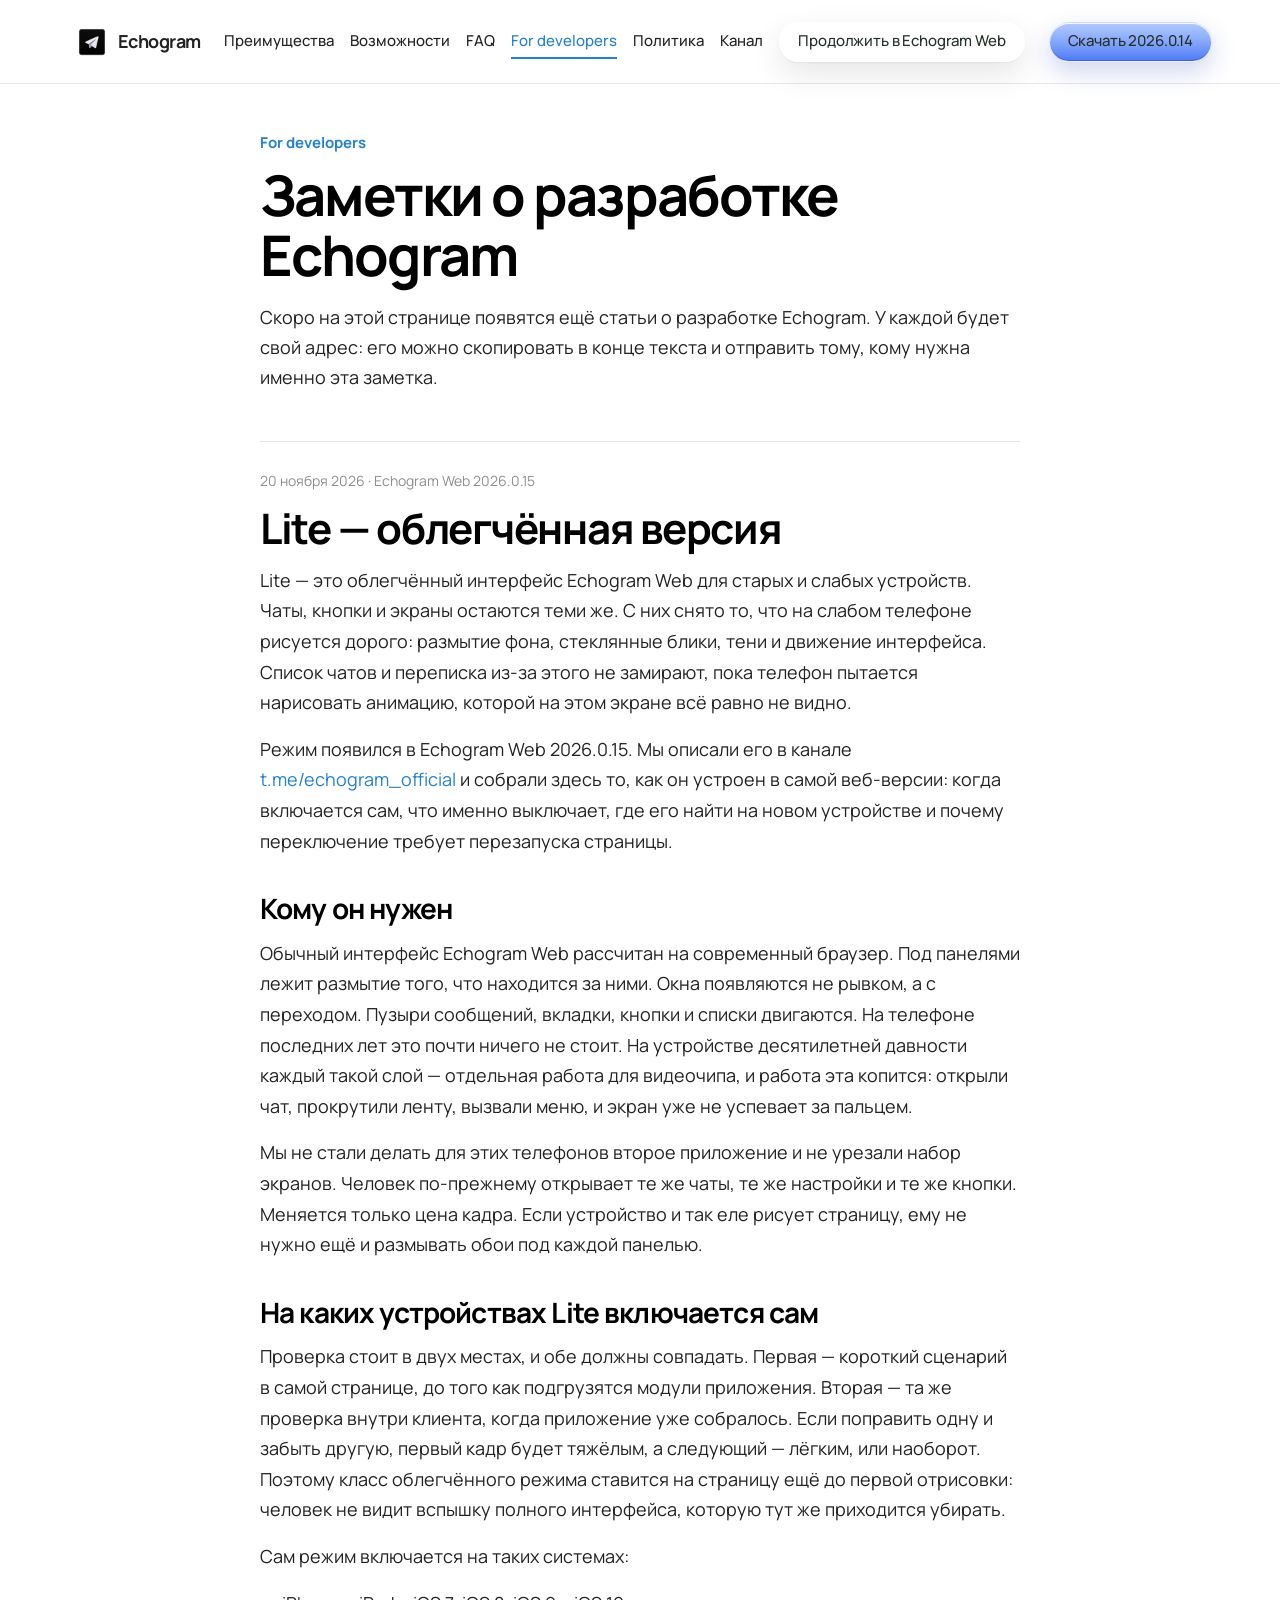
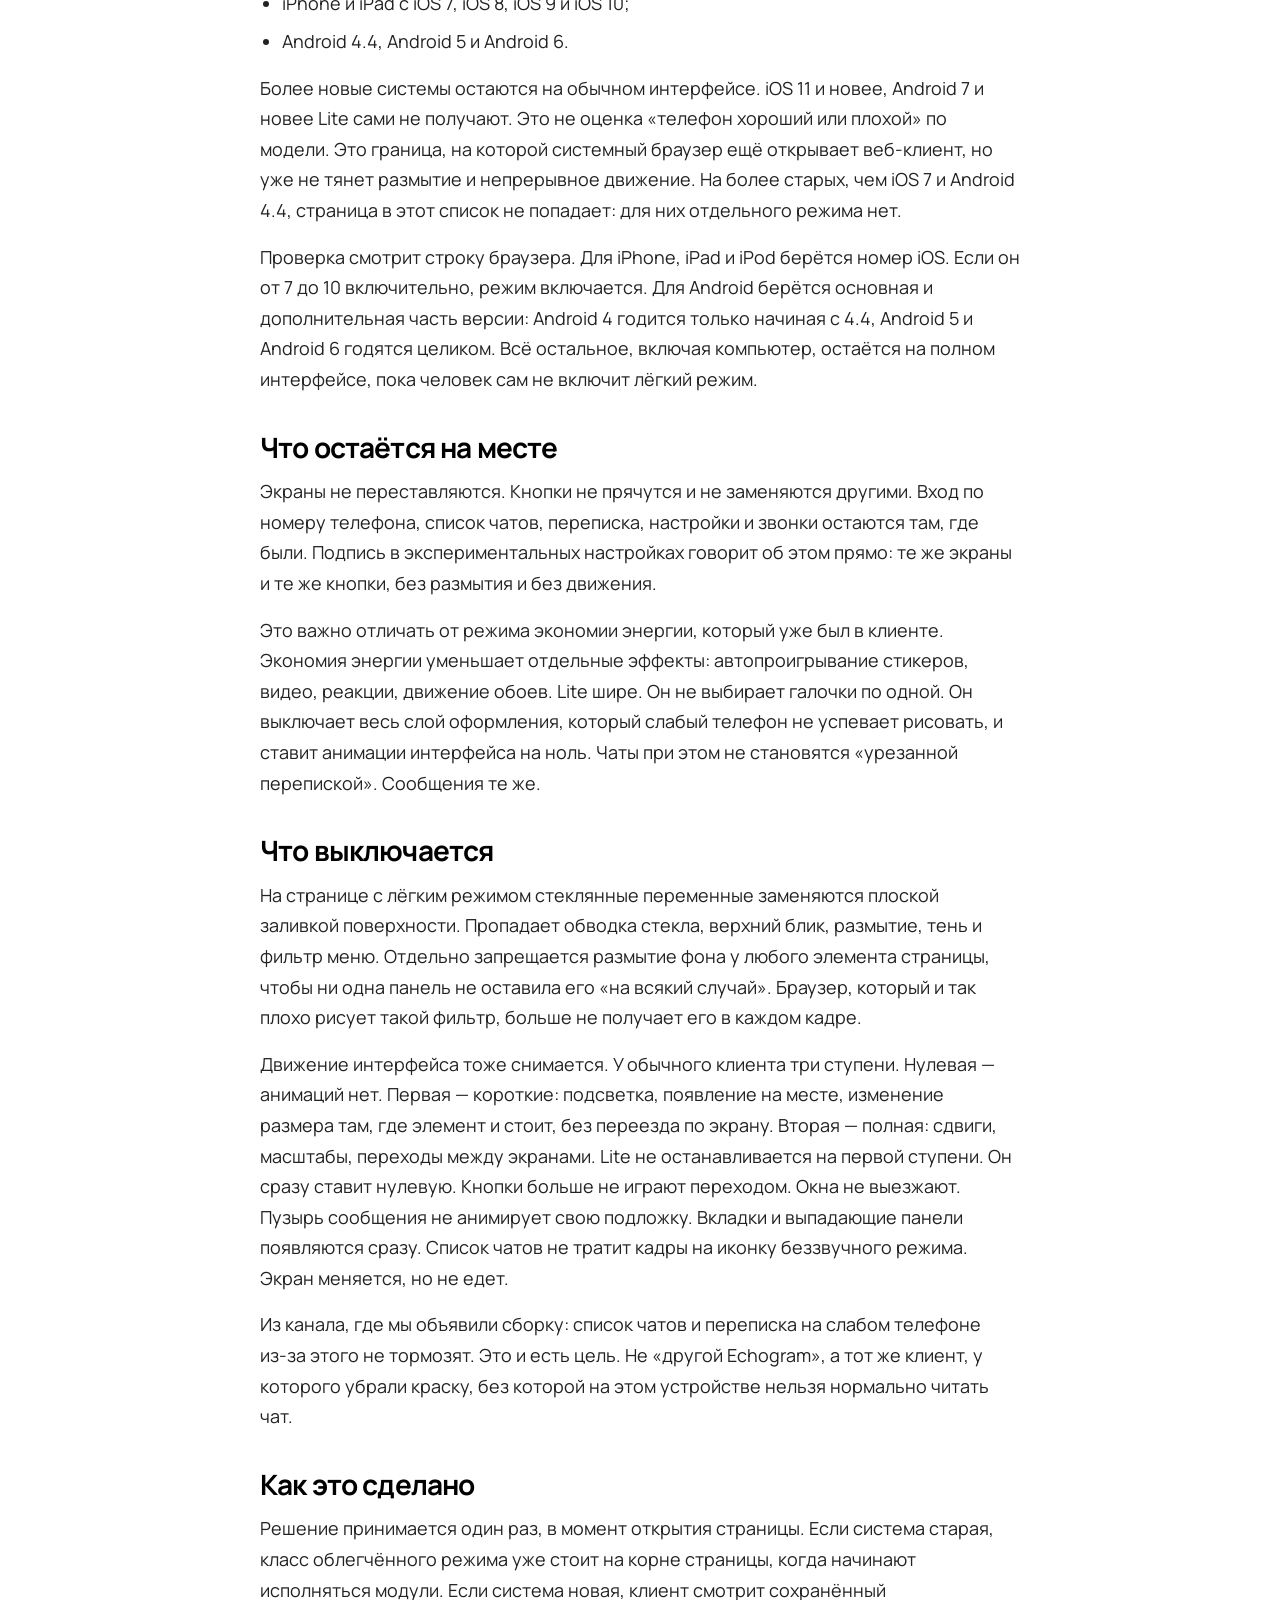
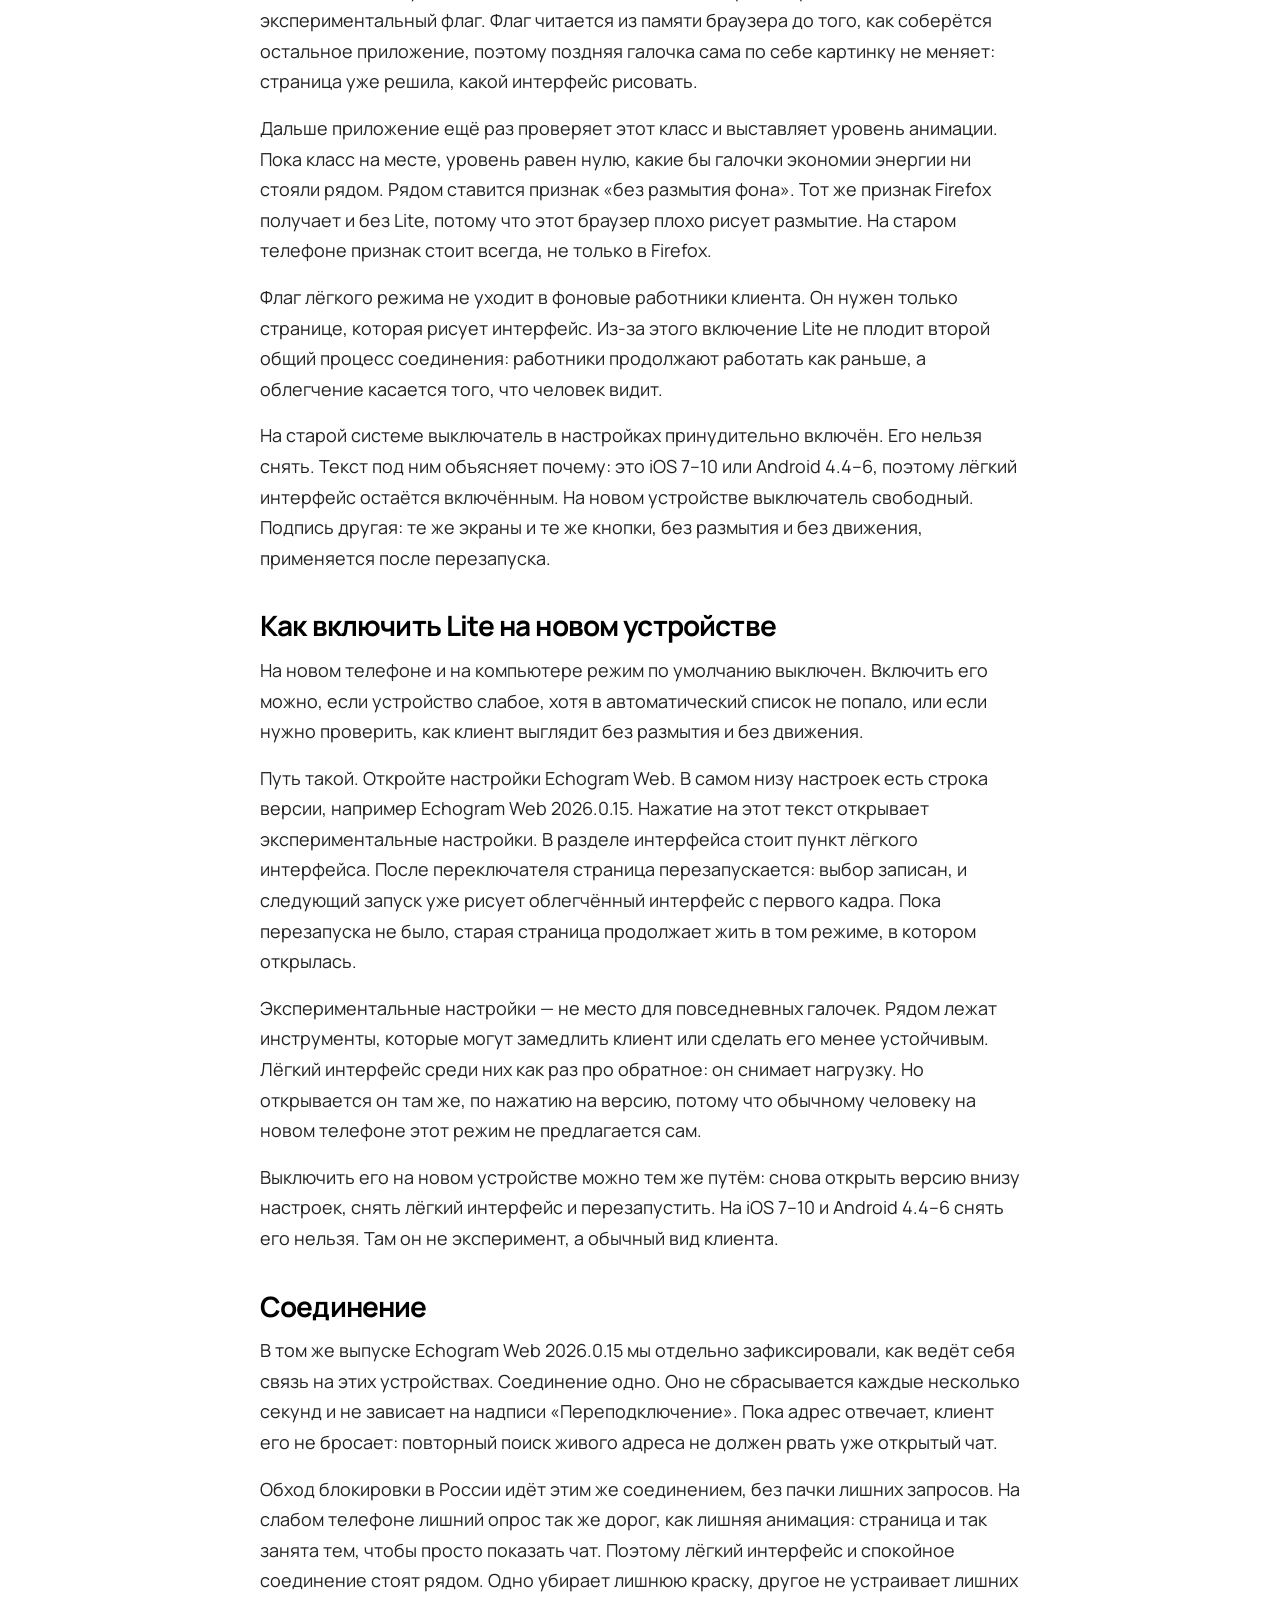
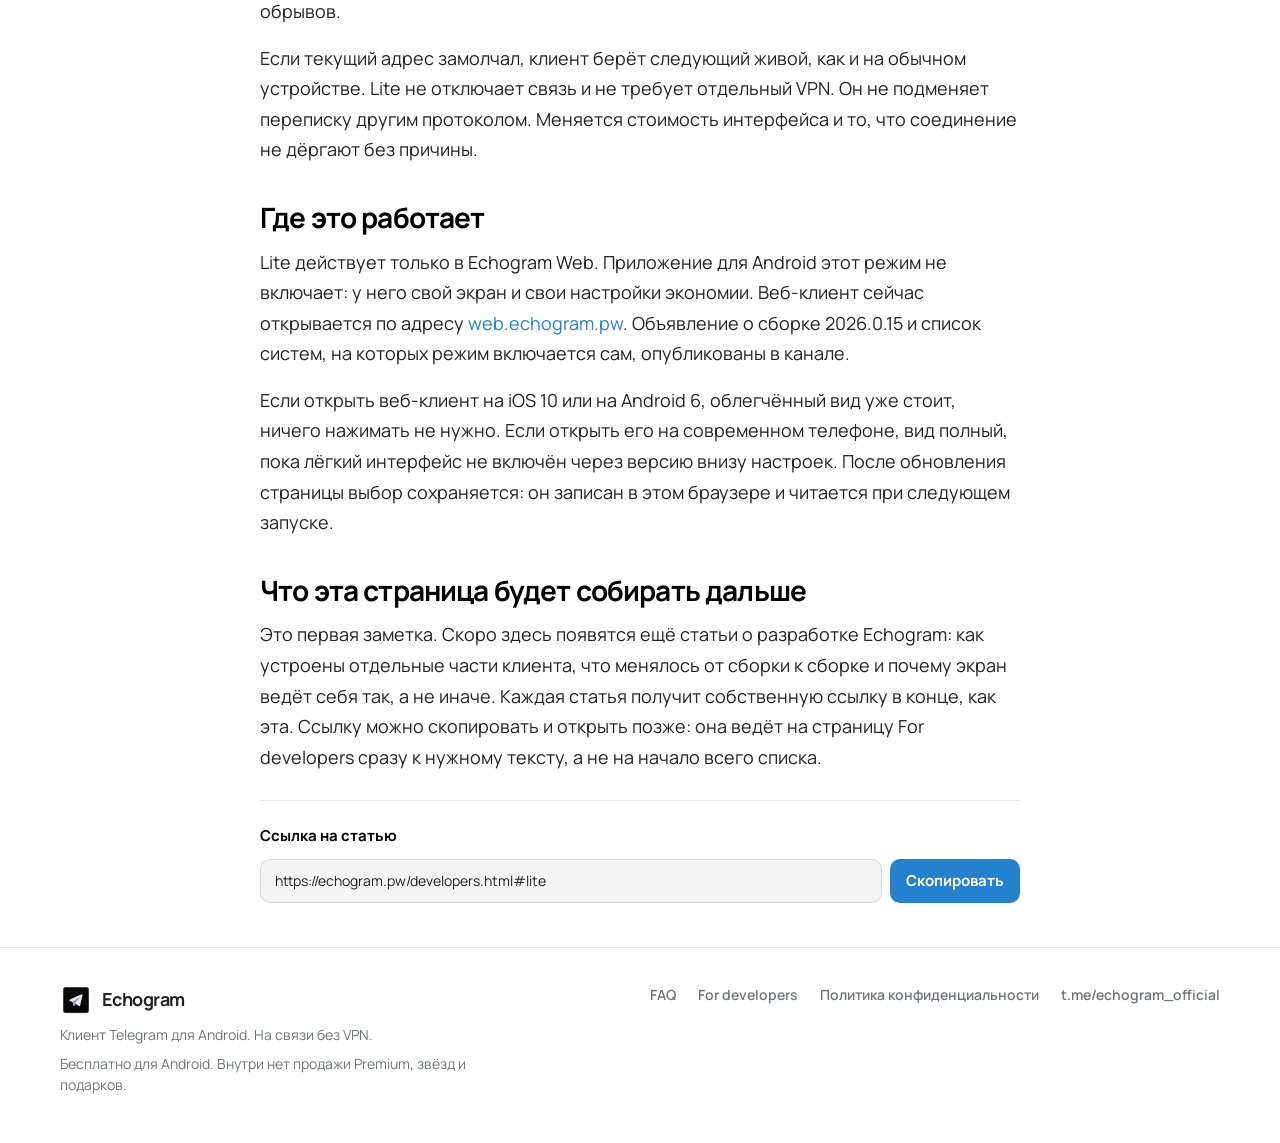
==== developers.html @ 20f4fbbf "Add the developer notes and keep the glass neutral. Co-authored-by: Cursor <cursoragent@cursor.com>" ====
<!DOCTYPE html>
<html lang="ru">
<head>
  <meta charset="utf-8">
  <meta name="viewport" content="width=device-width, initial-scale=1">
  <title>For developers — Echogram</title>
  <meta name="description" content="Lite — облегчённая версия Echogram Web для старых и слабых устройств: как она включается, что выключает и как это сделано.">
  <meta name="robots" content="index, follow">
  <link rel="canonical" href="https://echogram.pw/developers.html">
  <meta property="og:locale" content="ru_RU">
  <meta property="og:type" content="article">
  <meta property="og:site_name" content="Echogram">
  <meta property="og:title" content="Lite — облегчённая версия — Echogram">
  <meta property="og:description" content="Как устроена облегчённая версия Echogram Web для iOS 7–10 и Android 4.4–6.">
  <meta property="og:url" content="https://echogram.pw/developers.html#lite">
  <meta property="og:image" content="https://echogram.pw/icon.webp">
  <meta name="twitter:card" content="summary">
  <meta name="twitter:title" content="Lite — облегчённая версия — Echogram">
  <meta name="twitter:description" content="Как устроена облегчённая версия Echogram Web для iOS 7–10 и Android 4.4–6.">
  <meta name="twitter:image" content="https://echogram.pw/icon.webp">
  <meta name="theme-color" content="#ffffff">
  <link rel="icon" href="icon.webp" type="image/webp">
  <link rel="apple-touch-icon" href="icon.webp">
  <link rel="preconnect" href="https://fonts.googleapis.com">
  <link rel="preconnect" href="https://fonts.gstatic.com" crossorigin>
  <link href="https://fonts.googleapis.com/css2?family=Manrope:wght@400;500;600;700&display=swap" rel="stylesheet">
  <link rel="stylesheet" href="css/styles.css">
</head>
<body class="dev-page">
  <header class="header">
    <div class="wrap">
      <a class="logo" href="index.html" aria-label="Echogram">
        <img class="logo-mark" src="icon.webp" width="32" height="32" alt="">
        Echogram
      </a>
      <button class="burger" type="button" aria-label="Меню" aria-expanded="false"><span></span></button>
      <nav class="nav">
        <a href="index.html#advantages">Преимущества</a>
        <a href="index.html#features">Возможности</a>
        <a href="faq.html">FAQ</a>
        <a class="active" href="developers.html">For developers</a>
        <a href="privacy.html">Политика</a>
        <a href="https://t.me/echogram_official">Канал</a>
        <a class="btn btn-ghost btn-sm header-web" href="https://web-echogram.mineholde.pro/">Продолжить в Echogram Web</a>
        <a class="btn btn-primary btn-sm header-cta" data-latest-apk href="https://github.com/VMRcompany/echogram/releases/download/2026.0.14/Echogram-2026.0.14.apk" download="Echogram-2026.0.14.apk"><span data-apk-label>Скачать 2026.0.14</span></a>
      </nav>
    </div>
  </header>

  <main class="dev">
    <p class="dev-kicker">For developers</p>
    <h1>Заметки о разработке Echogram</h1>
    <p class="dev-soon">Скоро на этой странице появятся ещё статьи о разработке Echogram. У каждой будет свой адрес: его можно скопировать в конце текста и отправить тому, кому нужна именно эта заметка.</p>

    <article class="dev-article" id="lite">
      <time datetime="2026-11-20">20 ноября 2026 · Echogram Web 2026.0.15</time>
      <h2>Lite — облегчённая версия</h2>
      <p>Lite — это облегчённый интерфейс Echogram Web для старых и слабых устройств. Чаты, кнопки и экраны остаются теми же. С них снято то, что на слабом телефоне рисуется дорого: размытие фона, стеклянные блики, тени и движение интерфейса. Список чатов и переписка из‑за этого не замирают, пока телефон пытается нарисовать анимацию, которой на этом экране всё равно не видно.</p>
      <p>Режим появился в Echogram Web 2026.0.15. Мы описали его в канале <a href="https://t.me/echogram_official">t.me/echogram_official</a> и собрали здесь то, как он устроен в самой веб-версии: когда включается сам, что именно выключает, где его найти на новом устройстве и почему переключение требует перезапуска страницы.</p>

      <h2>Кому он нужен</h2>
      <p>Обычный интерфейс Echogram Web рассчитан на современный браузер. Под панелями лежит размытие того, что находится за ними. Окна появляются не рывком, а с переходом. Пузыри сообщений, вкладки, кнопки и списки двигаются. На телефоне последних лет это почти ничего не стоит. На устройстве десятилетней давности каждый такой слой — отдельная работа для видеочипа, и работа эта копится: открыли чат, прокрутили ленту, вызвали меню, и экран уже не успевает за пальцем.</p>
      <p>Мы не стали делать для этих телефонов второе приложение и не урезали набор экранов. Человек по-прежнему открывает те же чаты, те же настройки и те же кнопки. Меняется только цена кадра. Если устройство и так еле рисует страницу, ему не нужно ещё и размывать обои под каждой панелью.</p>

      <h2>На каких устройствах Lite включается сам</h2>
      <p>Проверка стоит в двух местах, и обе должны совпадать. Первая — короткий сценарий в самой странице, до того как подгрузятся модули приложения. Вторая — та же проверка внутри клиента, когда приложение уже собралось. Если поправить одну и забыть другую, первый кадр будет тяжёлым, а следующий — лёгким, или наоборот. Поэтому класс облегчённого режима ставится на страницу ещё до первой отрисовки: человек не видит вспышку полного интерфейса, которую тут же приходится убирать.</p>
      <p>Сам режим включается на таких системах:</p>
      <ul>
        <li>iPhone и iPad с iOS 7, iOS 8, iOS 9 и iOS 10;</li>
        <li>Android 4.4, Android 5 и Android 6.</li>
      </ul>
      <p>Более новые системы остаются на обычном интерфейсе. iOS 11 и новее, Android 7 и новее Lite сами не получают. Это не оценка «телефон хороший или плохой» по модели. Это граница, на которой системный браузер ещё открывает веб-клиент, но уже не тянет размытие и непрерывное движение. На более старых, чем iOS 7 и Android 4.4, страница в этот список не попадает: для них отдельного режима нет.</p>
      <p>Проверка смотрит строку браузера. Для iPhone, iPad и iPod берётся номер iOS. Если он от 7 до 10 включительно, режим включается. Для Android берётся основная и дополнительная часть версии: Android 4 годится только начиная с 4.4, Android 5 и Android 6 годятся целиком. Всё остальное, включая компьютер, остаётся на полном интерфейсе, пока человек сам не включит лёгкий режим.</p>

      <h2>Что остаётся на месте</h2>
      <p>Экраны не переставляются. Кнопки не прячутся и не заменяются другими. Вход по номеру телефона, список чатов, переписка, настройки и звонки остаются там, где были. Подпись в экспериментальных настройках говорит об этом прямо: те же экраны и те же кнопки, без размытия и без движения.</p>
      <p>Это важно отличать от режима экономии энергии, который уже был в клиенте. Экономия энергии уменьшает отдельные эффекты: автопроигрывание стикеров, видео, реакции, движение обоев. Lite шире. Он не выбирает галочки по одной. Он выключает весь слой оформления, который слабый телефон не успевает рисовать, и ставит анимации интерфейса на ноль. Чаты при этом не становятся «урезанной перепиской». Сообщения те же.</p>

      <h2>Что выключается</h2>
      <p>На странице с лёгким режимом стеклянные переменные заменяются плоской заливкой поверхности. Пропадает обводка стекла, верхний блик, размытие, тень и фильтр меню. Отдельно запрещается размытие фона у любого элемента страницы, чтобы ни одна панель не оставила его «на всякий случай». Браузер, который и так плохо рисует такой фильтр, больше не получает его в каждом кадре.</p>
      <p>Движение интерфейса тоже снимается. У обычного клиента три ступени. Нулевая — анимаций нет. Первая — короткие: подсветка, появление на месте, изменение размера там, где элемент и стоит, без переезда по экрану. Вторая — полная: сдвиги, масштабы, переходы между экранами. Lite не останавливается на первой ступени. Он сразу ставит нулевую. Кнопки больше не играют переходом. Окна не выезжают. Пузырь сообщения не анимирует свою подложку. Вкладки и выпадающие панели появляются сразу. Список чатов не тратит кадры на иконку беззвучного режима. Экран меняется, но не едет.</p>
      <p>Из канала, где мы объявили сборку: список чатов и переписка на слабом телефоне из‑за этого не тормозят. Это и есть цель. Не «другой Echogram», а тот же клиент, у которого убрали краску, без которой на этом устройстве нельзя нормально читать чат.</p>

      <h2>Как это сделано</h2>
      <p>Решение принимается один раз, в момент открытия страницы. Если система старая, класс облегчённого режима уже стоит на корне страницы, когда начинают исполняться модули. Если система новая, клиент смотрит сохранённый экспериментальный флаг. Флаг читается из памяти браузера до того, как соберётся остальное приложение, поэтому поздняя галочка сама по себе картинку не меняет: страница уже решила, какой интерфейс рисовать.</p>
      <p>Дальше приложение ещё раз проверяет этот класс и выставляет уровень анимации. Пока класс на месте, уровень равен нулю, какие бы галочки экономии энергии ни стояли рядом. Рядом ставится признак «без размытия фона». Тот же признак Firefox получает и без Lite, потому что этот браузер плохо рисует размытие. На старом телефоне признак стоит всегда, не только в Firefox.</p>
      <p>Флаг лёгкого режима не уходит в фоновые работники клиента. Он нужен только странице, которая рисует интерфейс. Из‑за этого включение Lite не плодит второй общий процесс соединения: работники продолжают работать как раньше, а облегчение касается того, что человек видит.</p>
      <p>На старой системе выключатель в настройках принудительно включён. Его нельзя снять. Текст под ним объясняет почему: это iOS 7–10 или Android 4.4–6, поэтому лёгкий интерфейс остаётся включённым. На новом устройстве выключатель свободный. Подпись другая: те же экраны и те же кнопки, без размытия и без движения, применяется после перезапуска.</p>

      <h2>Как включить Lite на новом устройстве</h2>
      <p>На новом телефоне и на компьютере режим по умолчанию выключен. Включить его можно, если устройство слабое, хотя в автоматический список не попало, или если нужно проверить, как клиент выглядит без размытия и без движения.</p>
      <p>Путь такой. Откройте настройки Echogram Web. В самом низу настроек есть строка версии, например Echogram Web 2026.0.15. Нажатие на этот текст открывает экспериментальные настройки. В разделе интерфейса стоит пункт лёгкого интерфейса. После переключателя страница перезапускается: выбор записан, и следующий запуск уже рисует облегчённый интерфейс с первого кадра. Пока перезапуска не было, старая страница продолжает жить в том режиме, в котором открылась.</p>
      <p>Экспериментальные настройки — не место для повседневных галочек. Рядом лежат инструменты, которые могут замедлить клиент или сделать его менее устойчивым. Лёгкий интерфейс среди них как раз про обратное: он снимает нагрузку. Но открывается он там же, по нажатию на версию, потому что обычному человеку на новом телефоне этот режим не предлагается сам.</p>
      <p>Выключить его на новом устройстве можно тем же путём: снова открыть версию внизу настроек, снять лёгкий интерфейс и перезапустить. На iOS 7–10 и Android 4.4–6 снять его нельзя. Там он не эксперимент, а обычный вид клиента.</p>

      <h2>Соединение</h2>
      <p>В том же выпуске Echogram Web 2026.0.15 мы отдельно зафиксировали, как ведёт себя связь на этих устройствах. Соединение одно. Оно не сбрасывается каждые несколько секунд и не зависает на надписи «Переподключение». Пока адрес отвечает, клиент его не бросает: повторный поиск живого адреса не должен рвать уже открытый чат.</p>
      <p>Обход блокировки в России идёт этим же соединением, без пачки лишних запросов. На слабом телефоне лишний опрос так же дорог, как лишняя анимация: страница и так занята тем, чтобы просто показать чат. Поэтому лёгкий интерфейс и спокойное соединение стоят рядом. Одно убирает лишнюю краску, другое не устраивает лишних обрывов.</p>
      <p>Если текущий адрес замолчал, клиент берёт следующий живой, как и на обычном устройстве. Lite не отключает связь и не требует отдельный VPN. Он не подменяет переписку другим протоколом. Меняется стоимость интерфейса и то, что соединение не дёргают без причины.</p>

      <h2>Где это работает</h2>
      <p>Lite действует только в Echogram Web. Приложение для Android этот режим не включает: у него свой экран и свои настройки экономии. Веб-клиент сейчас открывается по адресу <a href="https://web.echogram.pw">web.echogram.pw</a>. Объявление о сборке 2026.0.15 и список систем, на которых режим включается сам, опубликованы в канале.</p>
      <p>Если открыть веб-клиент на iOS 10 или на Android 6, облегчённый вид уже стоит, ничего нажимать не нужно. Если открыть его на современном телефоне, вид полный, пока лёгкий интерфейс не включён через версию внизу настроек. После обновления страницы выбор сохраняется: он записан в этом браузере и читается при следующем запуске.</p>

      <h2>Что эта страница будет собирать дальше</h2>
      <p>Это первая заметка. Скоро здесь появятся ещё статьи о разработке Echogram: как устроены отдельные части клиента, что менялось от сборки к сборке и почему экран ведёт себя так, а не иначе. Каждая статья получит собственную ссылку в конце, как эта. Ссылку можно скопировать и открыть позже: она ведёт на страницу For developers сразу к нужному тексту, а не на начало всего списка.</p>

      <div class="dev-share">
        <p>Ссылка на статью</p>
        <div class="dev-share-row">
          <input id="lite-link" type="text" readonly value="https://echogram.pw/developers.html#lite" aria-label="Ссылка на статью Lite">
          <button type="button" data-copy="lite-link">Скопировать</button>
        </div>
      </div>
    </article>
  </main>

  <footer class="footer">
    <div class="wrap">
      <div class="footer-grid">
        <div>
          <a class="logo" href="index.html">
            <img class="logo-mark" src="icon.webp" width="32" height="32" alt="">
            Echogram
          </a>
          <p>Клиент Telegram для Android. На связи без VPN.</p>
        </div>
        <div class="footer-links">
          <a href="faq.html">FAQ</a>
          <a href="developers.html">For developers</a>
          <a href="privacy.html">Политика конфиденциальности</a>
          <a href="https://t.me/echogram_official">t.me/echogram_official</a>
        </div>
      </div>
      <p class="legal">Бесплатно для Android. Внутри нет продажи Premium, звёзд и подарков.</p>
    </div>
  </footer>
  <script src="js/site.js"></script>
</body>
</html>
---- css/styles.css ----
:root {
  --bg: #07070c;
  --bg-elev: #121218;
  --card: rgba(255, 255, 255, 0.06);
  --card-2: rgba(255, 255, 255, 0.04);
  --line: rgba(255, 255, 255, 0.16);
  --text: #1c2618;
  --muted: #3e4d42;
  --accent: #7c8cff;
  --accent-2: #b7c4ff;
  --header: 84px;
  --max: 1160px;
  --radius: 28px;
  --glass: linear-gradient(180deg, rgba(255, 255, 255, 0.86) 0%, rgba(255, 255, 255, 0.68) 100%);
  --glass-blur: blur(40px) saturate(0.35) brightness(1.24);
  --glass-shadow:
    0 12px 32px rgba(0, 0, 0, 0.10),
    0 1px 2px rgba(0, 0, 0, 0.06),
    inset 0 1px 0 rgba(255, 255, 255, 0.96),
    inset 0 -1px 0 rgba(255, 255, 255, 0.4);
}

* { box-sizing: border-box; }
html { scroll-behavior: smooth; }
body {
  margin: 0;
  background: #dbddbb;
  color: var(--text);
}
body:before,
body:after {
  content: "";
  position: fixed;
  inset: 0;
  pointer-events: none;
}
body:before {
  z-index: -2;
  background: linear-gradient(165deg, #dbddbb 0%, #e4e6c4 30%, #d5d88d 56%, #9fbe8a 78%, #6ba587 100%);
}
body:after {
  z-index: -1;
  background: url("../img/telegram-pattern.svg") left top / 320px auto repeat;
  opacity: 0.18;
}
body {
  font-family: "Manrope", "Segoe UI", sans-serif;
  font-size: 16px;
  line-height: 1.5;
  -webkit-font-smoothing: antialiased;
}
img { max-width: 100%; display: block; }
a { color: inherit; text-decoration: none; }
button, input { font-family: inherit; }
::selection { background: rgba(102, 127, 255, 0.45); }

.wrap {
  width: min(var(--max), calc(100% - 40px));
  margin: 0 auto;
}

.header {
  position: sticky;
  top: 0;
  z-index: 40;
  height: var(--header);
  display: flex;
  align-items: center;
  background: transparent;
  border-bottom: 0;
}
.header .wrap {
  position: relative;
  display: flex;
  align-items: center;
  gap: 28px;
  height: 58px;
  padding: 0 8px 0 16px;
  border-radius: 999px;
  background: var(--glass);
  border: 1px solid rgba(255, 255, 255, 0.86);
  box-shadow: var(--glass-shadow);
}
.header .wrap:before {
  content: "";
  position: absolute;
  inset: 0;
  z-index: -1;
  border-radius: inherit;
  backdrop-filter: var(--glass-blur);
  -webkit-backdrop-filter: var(--glass-blur);
}
.logo {
  display: flex;
  align-items: center;
  gap: 10px;
  font-weight: 700;
  font-size: 18px;
  letter-spacing: -0.03em;
}
.logo-mark {
  width: 32px;
  height: 32px;
  border-radius: 9px;
  display: block;
  box-shadow: 0 0 0 1px rgba(255, 255, 255, 0.08);
}
.nav {
  display: flex;
  align-items: center;
  gap: 16px;
  margin-left: auto;
}
.nav a:not(.btn) { white-space: nowrap; }
.nav a {
  color: #243028;
  font-size: 15px;
  font-weight: 500;
}
.nav a:hover,
.nav a.active { color: #111; }
.nav a:not(.btn) { position: relative; }
.nav a:not(.btn):after {
  content: "";
  position: absolute;
  left: 0;
  right: 0;
  bottom: -6px;
  height: 1.5px;
  background: var(--accent);
  transform: scaleX(0);
  transform-origin: left;
  transition: transform 0.3s ease;
}
.nav a:not(.btn):hover:after,
.nav a.active:after { transform: scaleX(1); }
.logo { transition: transform 0.25s ease; }
.logo:hover { transform: translateY(-1px); }
.logo-mark { transition: transform 0.35s cubic-bezier(0.16, 0.84, 0.32, 1); }
.logo:hover .logo-mark { transform: rotate(-8deg) scale(1.06); }
.header-cta { margin-left: 8px; white-space: nowrap; }
.header-web { white-space: nowrap; }

.btn {
  display: inline-flex;
  align-items: center;
  justify-content: center;
  height: 46px;
  padding: 0 22px;
  border-radius: 999px;
  border: 1px solid rgba(255, 255, 255, 0.28);
  font-size: 15px;
  font-weight: 600;
  letter-spacing: -0.01em;
  cursor: pointer;
  transition: background 0.2s ease, border-color 0.2s ease, transform 0.2s ease, box-shadow 0.2s ease;
}
.btn-sm { height: 40px; padding: 0 18px; font-size: 14px; }
.btn-primary {
  background: linear-gradient(180deg, rgba(255, 255, 255, 0.42), rgba(255, 255, 255, 0.08)), linear-gradient(180deg, #7aa2ff, #3d6ef5);
  color: #fff;
  border-color: rgba(255, 255, 255, 0.72);
  box-shadow: inset 0 1px 0 rgba(255, 255, 255, 0.85), inset 0 -1px 0 rgba(20, 40, 120, 0.28), 0 10px 24px rgba(40, 70, 180, 0.22);
  backdrop-filter: blur(24px) saturate(1.1);
  -webkit-backdrop-filter: blur(24px) saturate(1.1);
}
.btn-primary:hover { transform: translateY(-1px); background: linear-gradient(180deg, rgba(255, 255, 255, 0.55), rgba(255, 255, 255, 0.12)), linear-gradient(180deg, #8aafff, #4d7cff); color: #fff; }
.btn-ghost {
  background: var(--glass);
  color: #1c1c1e;
  border-color: rgba(255, 255, 255, 0.9);
  box-shadow: var(--glass-shadow);
  backdrop-filter: var(--glass-blur);
  -webkit-backdrop-filter: var(--glass-blur);
}
.btn-ghost:hover { border-color: #fff; background: linear-gradient(180deg, rgba(255, 255, 255, 0.94), rgba(255, 255, 255, 0.76)); }
.burger {
  display: none;
  margin-left: auto;
  width: 42px;
  height: 42px;
  border-radius: 14px;
  border: 1px solid rgba(255, 255, 255, 0.72);
  background: linear-gradient(180deg, rgba(255, 255, 255, 0.62), rgba(255, 255, 255, 0.22));
  box-shadow: inset 0 1px 0 rgba(255, 255, 255, 0.9);
  backdrop-filter: blur(18px) saturate(1.6);
  -webkit-backdrop-filter: blur(18px) saturate(1.6);
  color: #1c2618;
  cursor: pointer;
}
.burger span,
.burger span:before,
.burger span:after {
  display: block;
  width: 16px;
  height: 1.5px;
  background: #1c2618;
  position: relative;
  margin: 0 auto;
}
.burger span:before,
.burger span:after {
  content: "";
  position: absolute;
  left: 0;
}
.burger span,
.burger span:before,
.burger span:after { transition: transform 0.28s ease, top 0.28s ease, background 0.2s ease; }
.burger span:before { top: -5px; }
.burger span:after { top: 5px; }
.burger.open span { background: transparent; }
.burger.open span:before { top: 0; transform: rotate(45deg); }
.burger.open span:after { top: 0; transform: rotate(-45deg); }

.hero {
  position: relative;
  padding: 72px 0 40px;
  overflow: hidden;
}
.hero:before,
.hero:after {
  content: "";
  position: absolute;
  pointer-events: none;
  border-radius: 50%;
}
.hero:before {
  width: 640px;
  height: 640px;
  right: -40px;
  top: -80px;
  background: radial-gradient(circle, rgba(255, 255, 255, 0.45), rgba(255, 255, 255, 0) 68%);
  animation: drift 14s ease-in-out infinite;
}
.hero:after {
  width: 280px;
  height: 280px;
  left: 8%;
  bottom: 40px;
  background: radial-gradient(circle, rgba(255, 255, 255, 0.28), rgba(255, 255, 255, 0) 70%);
  animation: drift 11s ease-in-out infinite reverse;
}
@keyframes drift {
  0%, 100% { transform: translate3d(0, 0, 0); }
  50% { transform: translate3d(18px, -22px, 0); }
}
.hero-grid {
  position: relative;
  display: grid;
  grid-template-columns: 1.05fr 0.95fr;
  gap: 40px;
  align-items: center;
  min-height: 620px;
}
.kicker {
  display: inline-flex;
  align-items: center;
  gap: 8px;
  height: 32px;
  padding: 0 12px 0 8px;
  border-radius: 999px;
  background: rgba(255, 255, 255, 0.08);
  border: 1px solid rgba(255, 255, 255, 0.2);
  box-shadow: inset 0 1px 0 rgba(255, 255, 255, 0.32);
  backdrop-filter: blur(14px) saturate(1.5);
  -webkit-backdrop-filter: blur(14px) saturate(1.5);
  color: #e6ebff;
  font-size: 13px;
  font-weight: 600;
  margin-bottom: 22px;
}
.kicker i {
  width: 8px;
  height: 8px;
  border-radius: 50%;
  background: var(--accent);
  display: block;
  animation: ping 2.4s ease-out infinite;
}
@keyframes ping {
  0% { box-shadow: 0 0 0 0 rgba(102, 127, 255, 0.65); }
  70% { box-shadow: 0 0 0 8px rgba(102, 127, 255, 0); }
  100% { box-shadow: 0 0 0 0 rgba(102, 127, 255, 0); }
}
h1 {
  margin: 0;
  font-size: clamp(42px, 5.4vw, 64px);
  line-height: 1.05;
  letter-spacing: -0.04em;
  font-weight: 600;
}
.lead {
  margin: 22px 0 0;
  max-width: 520px;
  color: var(--muted);
  font-size: 20px;
  line-height: 1.45;
}
.hero-actions {
  display: flex;
  flex-wrap: wrap;
  gap: 12px;
  margin-top: 32px;
}
.fine {
  margin: 18px 0 0;
  color: #8d8d98;
  font-size: 14px;
  max-width: 460px;
}

.phone-wrap {
  display: flex;
  justify-content: center;
  position: relative;
}
.phone {
  width: 292px;
  height: 598px;
  border-radius: 40px;
  background: #0c0c10;
  border: 8px solid #2a2a32;
  box-shadow: 0 40px 80px rgba(0, 0, 0, 0.45), 0 0 0 1px rgba(255, 255, 255, 0.04);
  overflow: hidden;
  position: relative;
  animation: float 7s ease-in-out infinite;
}
.phone-bar {
  height: 28px;
  display: flex;
  align-items: center;
  justify-content: center;
}
.phone-bar span {
  width: 86px;
  height: 16px;
  background: #000;
  border-radius: 10px;
}
.phone-head {
  display: flex;
  align-items: center;
  justify-content: space-between;
  padding: 6px 16px 12px;
}
.phone-head strong { font-size: 20px; letter-spacing: -0.03em; }
.phone-head em {
  font-style: normal;
  font-size: 12px;
  color: var(--accent-2);
  font-weight: 700;
}
.search {
  margin: 0 14px 12px;
  height: 36px;
  border-radius: 12px;
  background: #17171c;
  color: #6f6f7a;
  font-size: 13px;
  display: flex;
  align-items: center;
  padding: 0 12px;
}
.chat {
  display: grid;
  grid-template-columns: 44px 1fr auto;
  gap: 10px;
  align-items: center;
  padding: 10px 14px;
}
.chat + .chat { border-top: 1px solid rgba(255, 255, 255, 0.04); }
.avatar {
  width: 44px;
  height: 44px;
  border-radius: 50%;
  display: grid;
  place-items: center;
  font-weight: 700;
  font-size: 15px;
}
.chat b { display: block; font-size: 14px; font-weight: 600; }
.chat small { color: #8e8e99; font-size: 12px; }
.badge {
  min-width: 20px;
  height: 20px;
  padding: 0 6px;
  border-radius: 999px;
  background: var(--accent);
  color: #fff;
  font-size: 11px;
  font-weight: 700;
  display: grid;
  place-items: center;
}
.time { color: #6d6d78; font-size: 11px; }
.phone-nav {
  position: absolute;
  left: 10px;
  right: 10px;
  bottom: 10px;
  height: 54px;
  border-radius: 18px;
  background: #16161c;
  display: grid;
  grid-template-columns: repeat(4, 1fr);
  align-items: center;
  text-align: center;
  color: #8a8a96;
  font-size: 10px;
  font-weight: 600;
}
.phone-nav span:first-child { color: var(--accent-2); }

@keyframes float {
  0%, 100% { transform: translateY(0); }
  50% { transform: translateY(-10px); }
}

.section { padding: 88px 0; }
.section-label {
  color: var(--accent-2);
  font-size: 13px;
  font-weight: 700;
  letter-spacing: 0.12em;
  text-transform: uppercase;
  margin: 0 0 14px;
}
.intro h2,
.block-title {
  margin: 0;
  font-size: clamp(32px, 4vw, 48px);
  line-height: 1.12;
  letter-spacing: -0.035em;
  font-weight: 600;
  max-width: 820px;
}
.intro-grid {
  display: grid;
  grid-template-columns: 1fr 1fr;
  gap: 28px;
  margin-top: 36px;
}
.intro-card {
  background: linear-gradient(180deg, rgba(255, 255, 255, 0.14), rgba(255, 255, 255, 0.04));
  border: 1px solid rgba(255, 255, 255, 0.18);
  border-radius: 32px;
  padding: 28px;
  min-height: 160px;
  box-shadow: var(--glass-shadow);
  backdrop-filter: blur(22px) saturate(1.55);
  -webkit-backdrop-filter: blur(22px) saturate(1.55);
  transition: transform 0.35s cubic-bezier(0.16, 0.84, 0.32, 1), border-color 0.35s ease, box-shadow 0.35s ease;
}
.intro-card:hover,
.scene-card:hover,
.channel:hover,
.card:hover,
.reason:hover {
  transform: translateY(-4px);
  border-color: #fff;
  box-shadow:
    0 18px 36px rgba(0, 0, 0, 0.12),
    inset 0 1px 0 #fff,
    inset 0 -1px 0 rgba(255, 255, 255, 0.45);
}
.intro-card h3 {
  margin: 0 0 10px;
  font-size: 22px;
  letter-spacing: -0.03em;
}
.intro-card p { margin: 0; color: var(--muted); font-size: 16px; }

.adv-item {
  display: grid;
  grid-template-columns: 72px 1fr 1.05fr;
  gap: 24px;
  align-items: start;
  margin-top: 12px;
  padding: 28px;
  border: 1px solid rgba(255, 255, 255, 0.16);
  border-radius: 28px;
  background: linear-gradient(180deg, rgba(255, 255, 255, 0.1), rgba(255, 255, 255, 0.03));
  box-shadow: inset 0 1px 0 rgba(255, 255, 255, 0.28);
  backdrop-filter: blur(18px) saturate(1.45);
  -webkit-backdrop-filter: blur(18px) saturate(1.45);
}
.adv-item:last-child { border-bottom: 1px solid rgba(255, 255, 255, 0.16); }
.num {
  color: var(--accent);
  font-weight: 700;
  font-size: 18px;
  letter-spacing: 0.04em;
  padding-top: 8px;
}
.adv-item h3 {
  margin: 0;
  font-size: clamp(26px, 3vw, 36px);
  letter-spacing: -0.035em;
  font-weight: 600;
  line-height: 1.15;
}
.adv-item p { margin: 6px 0 0; color: var(--muted); font-size: 17px; }
.adv-item a { color: var(--accent-2); }
.adv-item a:hover { text-decoration: underline; }

.cards {
  display: grid;
  grid-template-columns: repeat(4, 1fr);
  gap: 14px;
  margin-top: 36px;
}
.card {
  background: linear-gradient(180deg, rgba(255, 255, 255, 0.13), rgba(255, 255, 255, 0.04));
  border: 1px solid rgba(255, 255, 255, 0.18);
  border-radius: 28px;
  padding: 22px 20px 24px;
  min-height: 230px;
  box-shadow: var(--glass-shadow);
  backdrop-filter: blur(20px) saturate(1.5);
  -webkit-backdrop-filter: blur(20px) saturate(1.5);
  transition: border-color 0.25s ease, transform 0.35s ease, box-shadow 0.35s ease;
}
.icon {
  width: 44px;
  height: 44px;
  border-radius: 14px;
  background: linear-gradient(180deg, rgba(255, 255, 255, 0.72), rgba(255, 255, 255, 0.28));
  border: 1px solid rgba(255, 255, 255, 0.7);
  box-shadow: inset 0 1px 0 rgba(255, 255, 255, 0.9);
  color: #3146b0;
  display: grid;
  place-items: center;
  margin-bottom: 22px;
}
.card h3 {
  margin: 0 0 8px;
  font-size: 20px;
  letter-spacing: -0.03em;
}
.card p { margin: 0; color: var(--muted); font-size: 14px; line-height: 1.45; }

.channel {
  margin-top: 18px;
  display: flex;
  align-items: center;
  justify-content: space-between;
  gap: 20px;
  padding: 22px 24px;
  border-radius: 28px;
  background: linear-gradient(180deg, rgba(255, 255, 255, 0.12), rgba(255, 255, 255, 0.04));
  border: 1px solid rgba(255, 255, 255, 0.18);
  box-shadow: var(--glass-shadow);
  backdrop-filter: blur(20px) saturate(1.5);
  -webkit-backdrop-filter: blur(20px) saturate(1.5);
  transition: transform 0.35s cubic-bezier(0.16, 0.84, 0.32, 1), border-color 0.35s ease, box-shadow 0.35s ease;
}
.channel strong { display: block; font-size: 18px; letter-spacing: -0.02em; }
.channel span { color: var(--muted); font-size: 14px; }

.faq-list { margin-top: 28px; border-top: 0; display: flex; flex-direction: column; gap: 10px; }
.faq-item {
  border: 1px solid rgba(255, 255, 255, 0.16);
  border-radius: 22px;
  background: linear-gradient(180deg, rgba(255, 255, 255, 0.1), rgba(255, 255, 255, 0.03));
  box-shadow: inset 0 1px 0 rgba(255, 255, 255, 0.26);
  backdrop-filter: blur(16px) saturate(1.4);
  -webkit-backdrop-filter: blur(16px) saturate(1.4);
}
.faq-q {
  width: 100%;
  text-align: left;
  background: transparent;
  color: #1c2618;
  border: 0;
  border-radius: 22px;
  padding: 20px 18px;
  display: flex;
  align-items: center;
  justify-content: space-between;
  gap: 20px;
  font-size: 18px;
  font-weight: 600;
  letter-spacing: -0.02em;
  cursor: pointer;
}
.faq-q .mark {
  width: 28px;
  height: 28px;
  border-radius: 50%;
  border: 1px solid rgba(255, 255, 255, 0.75);
  background: linear-gradient(180deg, rgba(255, 255, 255, 0.75), rgba(255, 255, 255, 0.28));
  box-shadow: inset 0 1px 0 rgba(255, 255, 255, 0.95);
  position: relative;
  flex: none;
}
.faq-q .mark:before,
.faq-q .mark:after {
  content: "";
  position: absolute;
  background: #fff;
  left: 50%;
  top: 50%;
  transform: translate(-50%, -50%);
}
.faq-q .mark:before { width: 12px; height: 1.5px; }
.faq-q .mark:after { width: 1.5px; height: 12px; transition: transform 0.15s ease; }
.faq-item.open .mark:after { transform: translate(-50%, -50%) scaleY(0); }
.faq-a {
  display: block;
  color: var(--muted);
  padding: 0 48px 0 18px;
  font-size: 16px;
  max-width: 820px;
  max-height: 0;
  overflow: hidden;
  transition: max-height 0.4s ease, padding 0.4s ease;
}
.faq-item.open .faq-a { max-height: 280px; padding-bottom: 22px; }
.faq-a a { color: var(--accent-2); }
.faq-a a:hover { text-decoration: underline; }

.page-hero { padding: 56px 0 10px; }
.page-hero h1 { font-size: clamp(36px, 5vw, 56px); }
.page-hero p { color: var(--muted); font-size: 18px; max-width: 680px; }
.doc {
  max-width: 760px;
  padding: 8px 28px 40px;
  border-radius: 28px;
  border: 1px solid rgba(255, 255, 255, 0.16);
  background: linear-gradient(180deg, rgba(255, 255, 255, 0.1), rgba(255, 255, 255, 0.03));
  box-shadow: var(--glass-shadow);
  backdrop-filter: blur(18px) saturate(1.4);
  -webkit-backdrop-filter: blur(18px) saturate(1.4);
}
.doc h2 {
  margin: 36px 0 10px;
  font-size: 24px;
  letter-spacing: -0.03em;
}
.doc p { color: #c6c6ce; font-size: 17px; line-height: 1.65; }
.doc a { color: var(--accent-2); }
.doc a:hover { text-decoration: underline; }
.date { color: #8d8d98; font-size: 14px; }

.footer {
  border-top: 1px solid rgba(255, 255, 255, 0.1);
  padding: 36px 0 48px;
  margin-top: 20px;
}
.footer-grid {
  display: flex;
  justify-content: space-between;
  gap: 24px;
  align-items: flex-start;
}
.footer p { margin: 8px 0 0; color: var(--muted); font-size: 14px; max-width: 420px; }
.footer-links { display: flex; gap: 22px; flex-wrap: wrap; }
.footer-links a { color: #243028; font-size: 14px; font-weight: 600; }
.footer-links a:hover { color: #111; }
.legal {
  margin-top: 28px;
  color: #6f6f7a;
  font-size: 13px;
}

.menu-open { overflow: hidden; }
@media (max-width: 1180px) {
  .burger { display: grid; place-items: center; }
  .nav {
    position: fixed;
    inset: var(--header) 0 0 0;
    z-index: 30;
    background: rgba(255, 255, 255, 0.82);
    backdrop-filter: var(--glass-blur);
    -webkit-backdrop-filter: var(--glass-blur);
    display: flex;
    flex-direction: column;
    align-items: flex-start;
    padding: 28px 22px;
    gap: 8px;
    margin: 0;
    opacity: 0;
    visibility: hidden;
    transform: translateY(-16px);
    transition: opacity 0.32s ease, transform 0.4s cubic-bezier(0.16, 0.84, 0.32, 1), visibility 0.32s;
  }
  .nav.open {
    opacity: 1;
    visibility: visible;
    transform: none;
  }
  .nav a:not(.btn) {
    font-size: 28px;
  }
  .nav a.btn { font-size: 16px; }
  .nav a {
    opacity: 0;
    transform: translateY(18px);
  }
  .nav.open a {
    animation: menuIn 0.5s cubic-bezier(0.16, 0.84, 0.32, 1) forwards;
  }
  .nav.open a:nth-child(1) { animation-delay: 0.05s; }
  .nav.open a:nth-child(2) { animation-delay: 0.1s; }
  .nav.open a:nth-child(3) { animation-delay: 0.15s; }
  .nav.open a:nth-child(4) { animation-delay: 0.2s; }
  .nav.open a:nth-child(5) { animation-delay: 0.25s; }
  .nav.open a:nth-child(6) { animation-delay: 0.3s; }
  .nav.open a:nth-child(7) { animation-delay: 0.35s; }
  .header-cta { margin: 8px 0 0; }
  .hero-grid, .intro-grid, .cards, .reasons, .adv-item { grid-template-columns: 1fr; }
  .hero { padding-top: 36px; }
  .hero-grid { min-height: 0; }
  .phone { animation: none; }
  .cards, .reasons { grid-template-columns: 1fr 1fr; }
  .channel { flex-direction: column; align-items: flex-start; }
}
@media (max-width: 640px) {
  .wrap { width: min(var(--max), calc(100% - 32px)); }
  .cards, .reasons { grid-template-columns: 1fr; }
  .section { padding: 64px 0; }
  .footer-grid { flex-direction: column; }
  h1 { font-size: 38px; }
}
.hero-visual {
  position: relative;
  display: grid;
  place-items: center;
  min-height: 460px;
}
.hero-visual:before {
  content: "";
  position: absolute;
  width: min(440px, 86%);
  aspect-ratio: 1;
  border-radius: 50%;
  background:
    radial-gradient(circle at 32% 28%, rgba(255, 255, 255, 0.28), transparent 36%),
    radial-gradient(circle at 70% 72%, rgba(120, 150, 255, 0.22), transparent 46%),
    rgba(255, 255, 255, 0.04);
  border: 1px solid rgba(255, 255, 255, 0.2);
  box-shadow: inset 0 1px 0 rgba(255, 255, 255, 0.4), 0 30px 80px rgba(0, 0, 0, 0.25);
  backdrop-filter: blur(10px) saturate(1.4);
  -webkit-backdrop-filter: blur(10px) saturate(1.4);
}
.glow {
  position: absolute;
  width: 520px;
  height: 520px;
  border-radius: 50%;
  background: radial-gradient(circle, rgba(255, 255, 255, 0.5), rgba(255, 255, 255, 0) 68%);
  pointer-events: none;
  animation: glowPulse 7s ease-in-out infinite;
}
@keyframes glowPulse {
  0%, 100% { transform: scale(1); opacity: 0.85; }
  50% { transform: scale(1.08); opacity: 1; }
}
.sticker-xl { animation: bob 5.5s ease-in-out infinite; }
.scene-card .sticker,
.card .sticker,
.reason .sticker { animation: bob 6s ease-in-out infinite; }
.card:nth-child(2) .sticker,
.scene-card:nth-child(2) .sticker,
.reason:nth-child(3n+2) .sticker { animation-delay: -1.4s; }
.reason:nth-child(3n) .sticker { animation-delay: -2.6s; }
@keyframes bob {
  0%, 100% { transform: translateY(0); }
  50% { transform: translateY(-8px); }
}
.btn-primary { position: relative; overflow: hidden; }
.btn-primary:after {
  content: "";
  position: absolute;
  inset: 0;
  background: linear-gradient(110deg, transparent 30%, rgba(255,255,255,0.35), transparent 70%);
  transform: translateX(-120%);
}
.btn-primary:hover:after { animation: sheen 0.7s ease; }
@keyframes sheen { to { transform: translateX(120%); } }
@keyframes menuIn {
  to { opacity: 1; transform: none; }
}
.apk-meta {
  display: block;
  margin-top: 10px;
  color: #8d8d98;
  font-size: 13px;
}
.release-files {
  list-style: none;
  margin: 12px 0 0;
  padding: 0;
  display: flex;
  flex-direction: column;
  gap: 6px;
}
.release-files a { color: var(--accent-2); font-size: 14px; font-weight: 600; }
.release-files a:hover { text-decoration: underline; }
.release-files span { color: #8d8d98; font-weight: 500; margin-left: 8px; }
.reasons {
  display: grid;
  grid-template-columns: repeat(3, 1fr);
  gap: 14px;
  margin-top: 28px;
}
.reason {
  background: linear-gradient(180deg, rgba(255, 255, 255, 0.13), rgba(255, 255, 255, 0.04));
  border: 1px solid rgba(255, 255, 255, 0.18);
  border-radius: 28px;
  padding: 18px 16px 26px;
  text-align: center;
  box-shadow: var(--glass-shadow);
  backdrop-filter: blur(20px) saturate(1.5);
  -webkit-backdrop-filter: blur(20px) saturate(1.5);
  transition: transform 0.35s cubic-bezier(0.16, 0.84, 0.32, 1), border-color 0.35s ease, box-shadow 0.35s ease;
}
.reason .sticker { width: 148px; height: 148px; margin: 0 auto; }
.reason h3 {
  margin: 4px 0 6px;
  font-size: 22px;
  letter-spacing: -0.03em;
}
.reason p {
  margin: 0 auto;
  max-width: 280px;
  color: var(--muted);
  font-size: 15px;
}
.sticker { width: 132px; height: 132px; }
.sticker-lg { width: 220px; height: 220px; }
.sticker-xl { width: min(380px, 78vw); height: min(380px, 78vw); position: relative; }
.card .sticker { margin: 0 auto 8px; }
.scene {
  display: grid;
  grid-template-columns: 1fr 1fr;
  gap: 16px;
  margin-top: 28px;
}
.scene-card {
  background: linear-gradient(180deg, rgba(255, 255, 255, 0.14), rgba(255, 255, 255, 0.04));
  border: 1px solid rgba(255, 255, 255, 0.18);
  border-radius: 32px;
  padding: 28px 28px 32px;
  min-height: 320px;
  box-shadow: var(--glass-shadow);
  backdrop-filter: blur(22px) saturate(1.55);
  -webkit-backdrop-filter: blur(22px) saturate(1.55);
  transition: transform 0.35s cubic-bezier(0.16, 0.84, 0.32, 1), border-color 0.35s ease, box-shadow 0.35s ease;
}
.scene-card h3 {
  margin: 8px 0 8px;
  font-size: 28px;
  letter-spacing: -0.03em;
}
.scene-card p { margin: 0; color: var(--muted); font-size: 16px; max-width: 420px; }
.page-duck {
  display: flex;
  align-items: flex-end;
  justify-content: space-between;
  gap: 24px;
}
.reveal {
  opacity: 0;
  translate: 0 26px;
}
.reveal.show {
  animation: rise 0.8s cubic-bezier(0.16, 0.84, 0.32, 1) forwards;
  animation-delay: calc(var(--i, 0) * 80ms);
}
@keyframes rise {
  to { opacity: 1; translate: 0 0; }
}
@media (max-width: 980px) {
  .scene, .page-duck { grid-template-columns: 1fr; display: grid; }
  .page-duck { align-items: start; }
  .hero-visual { min-height: 280px; }
  .reasons { grid-template-columns: 1fr 1fr; }
}
@media (max-width: 640px) {
  .reasons { grid-template-columns: 1fr; }
}
@media (prefers-reduced-motion: reduce) {
  .phone { animation: none; }
  html { scroll-behavior: auto; }
  .reveal { opacity: 1; translate: none; }
  .reveal.show { animation: none; }
  .glow, .sticker-xl, .scene-card .sticker, .card .sticker, .reason .sticker,
  .hero:before, .hero:after, .kicker i { animation: none; }
  .nav a { opacity: 1; transform: none; }
}

.section-label,
.intro h2,
.block-title {
  text-shadow: 0 1px 0 rgba(255, 252, 244, 0.8), 0 0 16px rgba(255, 252, 244, 0.9);
}
.hero h1,
.hero .lead,
.hero .fine,
.hero .apk-meta {
  text-shadow: 0 1px 0 rgba(255, 252, 244, 0.95), 0 0 16px rgba(255, 252, 244, 0.92);
}
.intro-card,
.adv-item,
.card,
.channel,
.faq-item,
.doc,
.reason,
.scene-card,
.page-duck > div:first-child {
  position: relative;
  isolation: isolate;
  background: var(--glass);
  border-color: rgba(255, 255, 255, 0.88);
  box-shadow: var(--glass-shadow);
  backdrop-filter: var(--glass-blur);
  -webkit-backdrop-filter: var(--glass-blur);
}
.page-duck > div:first-child {
  border: 1px solid rgba(255, 255, 255, 0.88);
  border-radius: 36px;
  padding: 28px 28px 22px;
}
.intro-card:before,
.adv-item:before,
.card:before,
.channel:before,
.faq-item:before,
.doc:before,
.reason:before,
.scene-card:before,
.page-duck > div:first-child:before,
.btn:before {
  content: "";
  position: absolute;
  inset: 0;
  z-index: -1;
  border-radius: inherit;
  pointer-events: none;
  background: linear-gradient(180deg, rgba(255, 255, 255, 0.7), rgba(255, 255, 255, 0) 22%);
}
.btn { position: relative; isolation: isolate; }
.footer {
  background: rgba(255, 255, 255, 0.72);
  border-top-color: rgba(255, 255, 255, 0.7);
  backdrop-filter: var(--glass-blur);
  -webkit-backdrop-filter: var(--glass-blur);
}
.fine,
.apk-meta,
.date,
.release-files span,
.doc p {
  color: var(--muted);
}
.section-label,
.release-files a,
.adv-item a,
.faq-a a,
.doc a {
  color: #3146b0;
}
.faq-q .mark:before,
.faq-q .mark:after {
  background: #1c2618;
}

body.dev-page {
  background: #fff;
  color: #222;
}
body.dev-page:before,
body.dev-page:after { display: none; }
body.dev-page .header {
  background: #fff;
  border-bottom: 1px solid #e7e7e7;
}
body.dev-page .header .wrap {
  width: min(1160px, calc(100% - 40px));
  height: 64px;
  background: transparent;
  border: 0;
  border-radius: 0;
  box-shadow: none;
}
body.dev-page .header .wrap:before,
body.dev-page .btn:before { display: none; }
body.dev-page .nav a:not(.btn) { color: #222; }
body.dev-page .nav a:not(.btn):hover,
body.dev-page .nav a.active { color: #2481cc; }
body.dev-page .nav a:not(.btn):after { background: #2481cc; }
body.dev-page .footer {
  background: #fff;
  border-top: 1px solid #e7e7e7;
  backdrop-filter: none;
  -webkit-backdrop-filter: none;
}
body.dev-page .footer p,
body.dev-page .footer-links a,
body.dev-page .legal { color: #707579; text-shadow: none; }
body.dev-page .footer-links a:hover { color: #2481cc; }
body.dev-page h1,
body.dev-page h2,
body.dev-page p { text-shadow: none; }
.dev {
  width: min(760px, calc(100% - 40px));
  margin: 0 auto;
  padding: 48px 0 24px;
}
.dev-kicker {
  margin: 0 0 10px;
  color: #2481cc;
  font-size: 15px;
  font-weight: 700;
}
.dev h1 {
  margin: 0;
  color: #000;
  font-size: clamp(40px, 5vw, 56px);
  line-height: 1.08;
  letter-spacing: -0.035em;
  font-weight: 700;
}
.dev-soon {
  margin: 18px 0 0;
  color: #222;
  font-size: 18px;
  line-height: 1.65;
}
.dev-article {
  scroll-margin-top: 108px;
  margin-top: 48px;
  padding-top: 28px;
  border-top: 1px solid #e7e7e7;
}
.dev-article time {
  display: block;
  margin-bottom: 12px;
  color: #8e8e93;
  font-size: 14px;
}
.dev-article h2 {
  margin: 36px 0 12px;
  color: #000;
  font-size: 28px;
  line-height: 1.2;
  letter-spacing: -0.03em;
  font-weight: 700;
}
.dev-article > h2:first-of-type {
  margin-top: 0;
  font-size: clamp(32px, 4vw, 42px);
}
.dev-article p {
  margin: 0 0 16px;
  color: #222;
  font-size: 18px;
  line-height: 1.7;
}
.dev-article ul {
  margin: 0 0 16px;
  padding: 0 0 0 22px;
  color: #222;
  font-size: 18px;
  line-height: 1.7;
}
.dev-article li { margin: 0 0 8px; }
.dev-article a { color: #2481cc; }
.dev-article a:hover { text-decoration: underline; }
.dev-share {
  margin-top: 28px;
  padding-top: 22px;
  border-top: 1px solid #e7e7e7;
}
.dev-share p {
  margin-bottom: 10px;
  font-size: 15px;
  font-weight: 700;
  color: #000;
}
.dev-share-row {
  display: flex;
  gap: 8px;
}
.dev-share input {
  flex: 1;
  min-width: 0;
  height: 44px;
  padding: 0 14px;
  border: 1px solid #d8d8d8;
  border-radius: 10px;
  background: #f4f4f5;
  color: #222;
  font-size: 14px;
}
.dev-share button {
  height: 44px;
  padding: 0 16px;
  border: 0;
  border-radius: 10px;
  background: #2481cc;
  color: #fff;
  font-weight: 700;
  font-size: 15px;
  cursor: pointer;
}
.dev-share button:hover { background: #1a6fb3; }
@media (max-width: 640px) {
  .dev-share-row { flex-direction: column; }
  .dev-share button { width: 100%; }
}
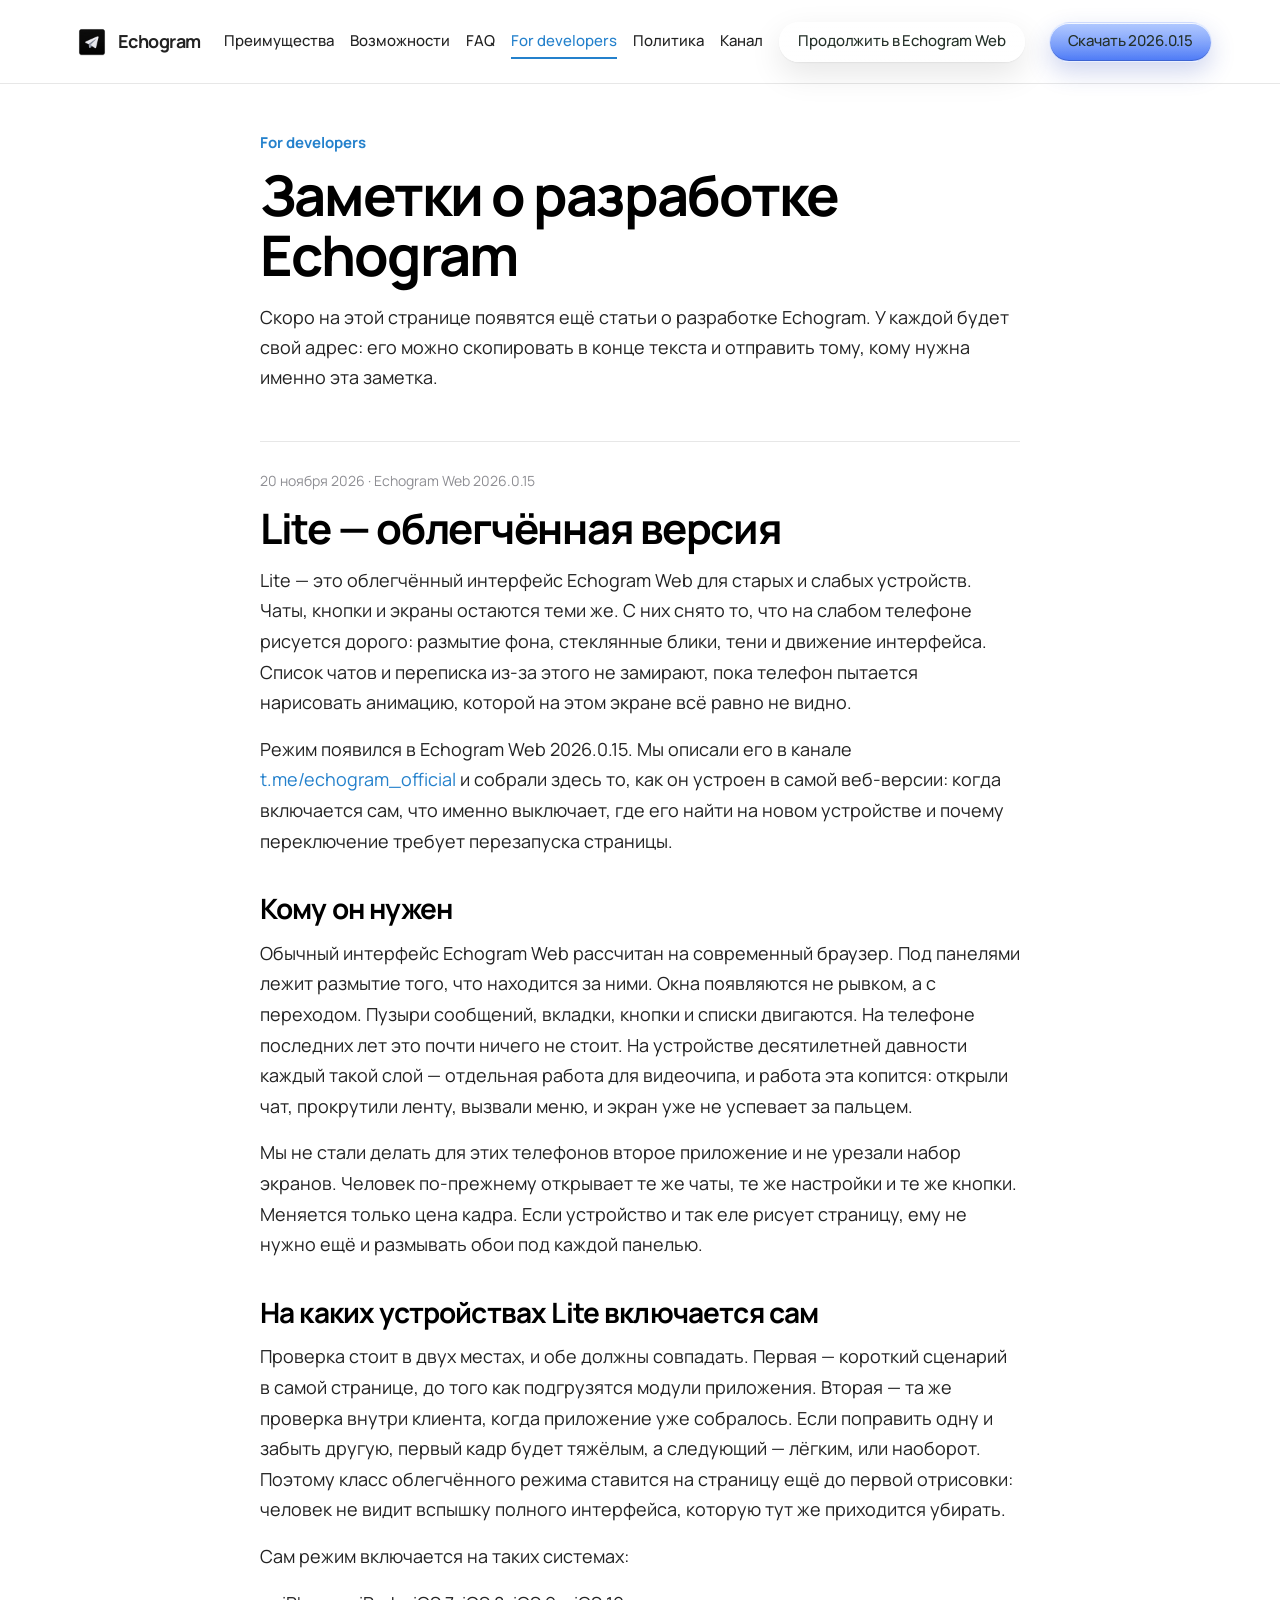
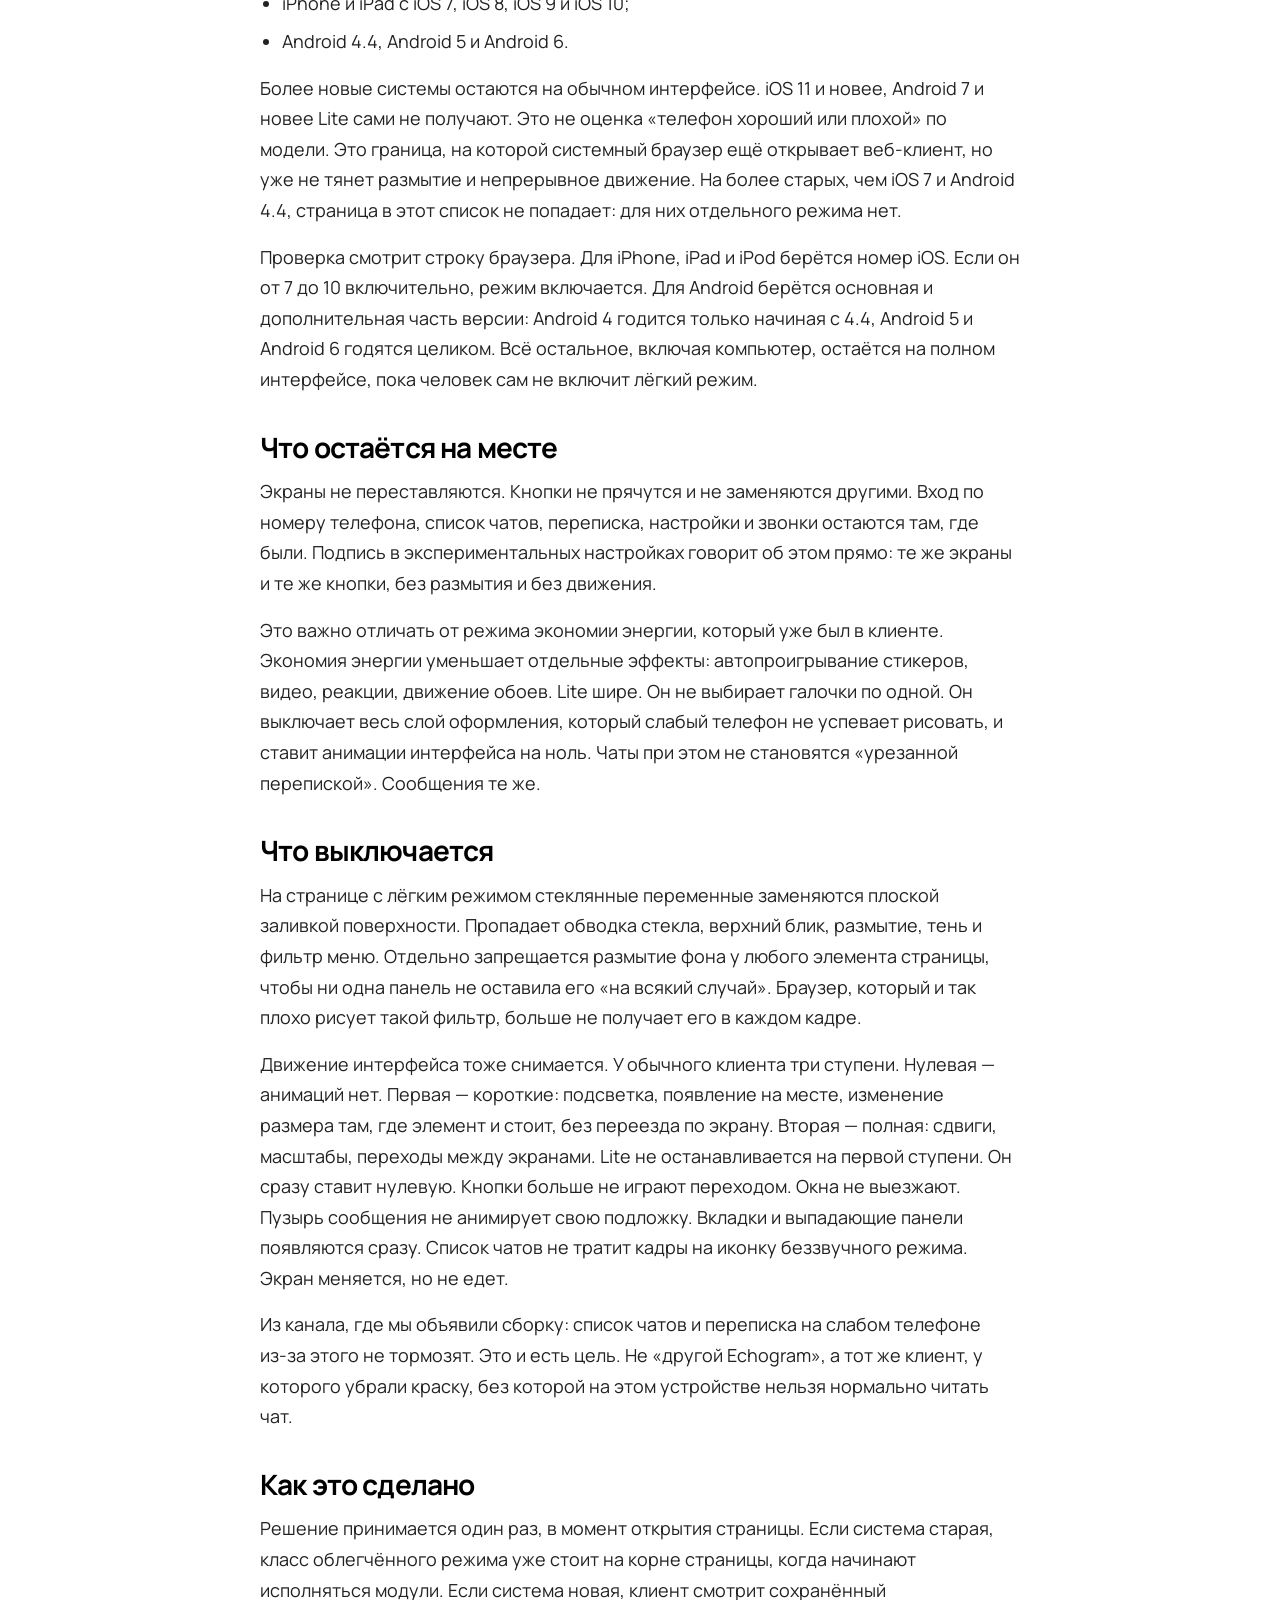
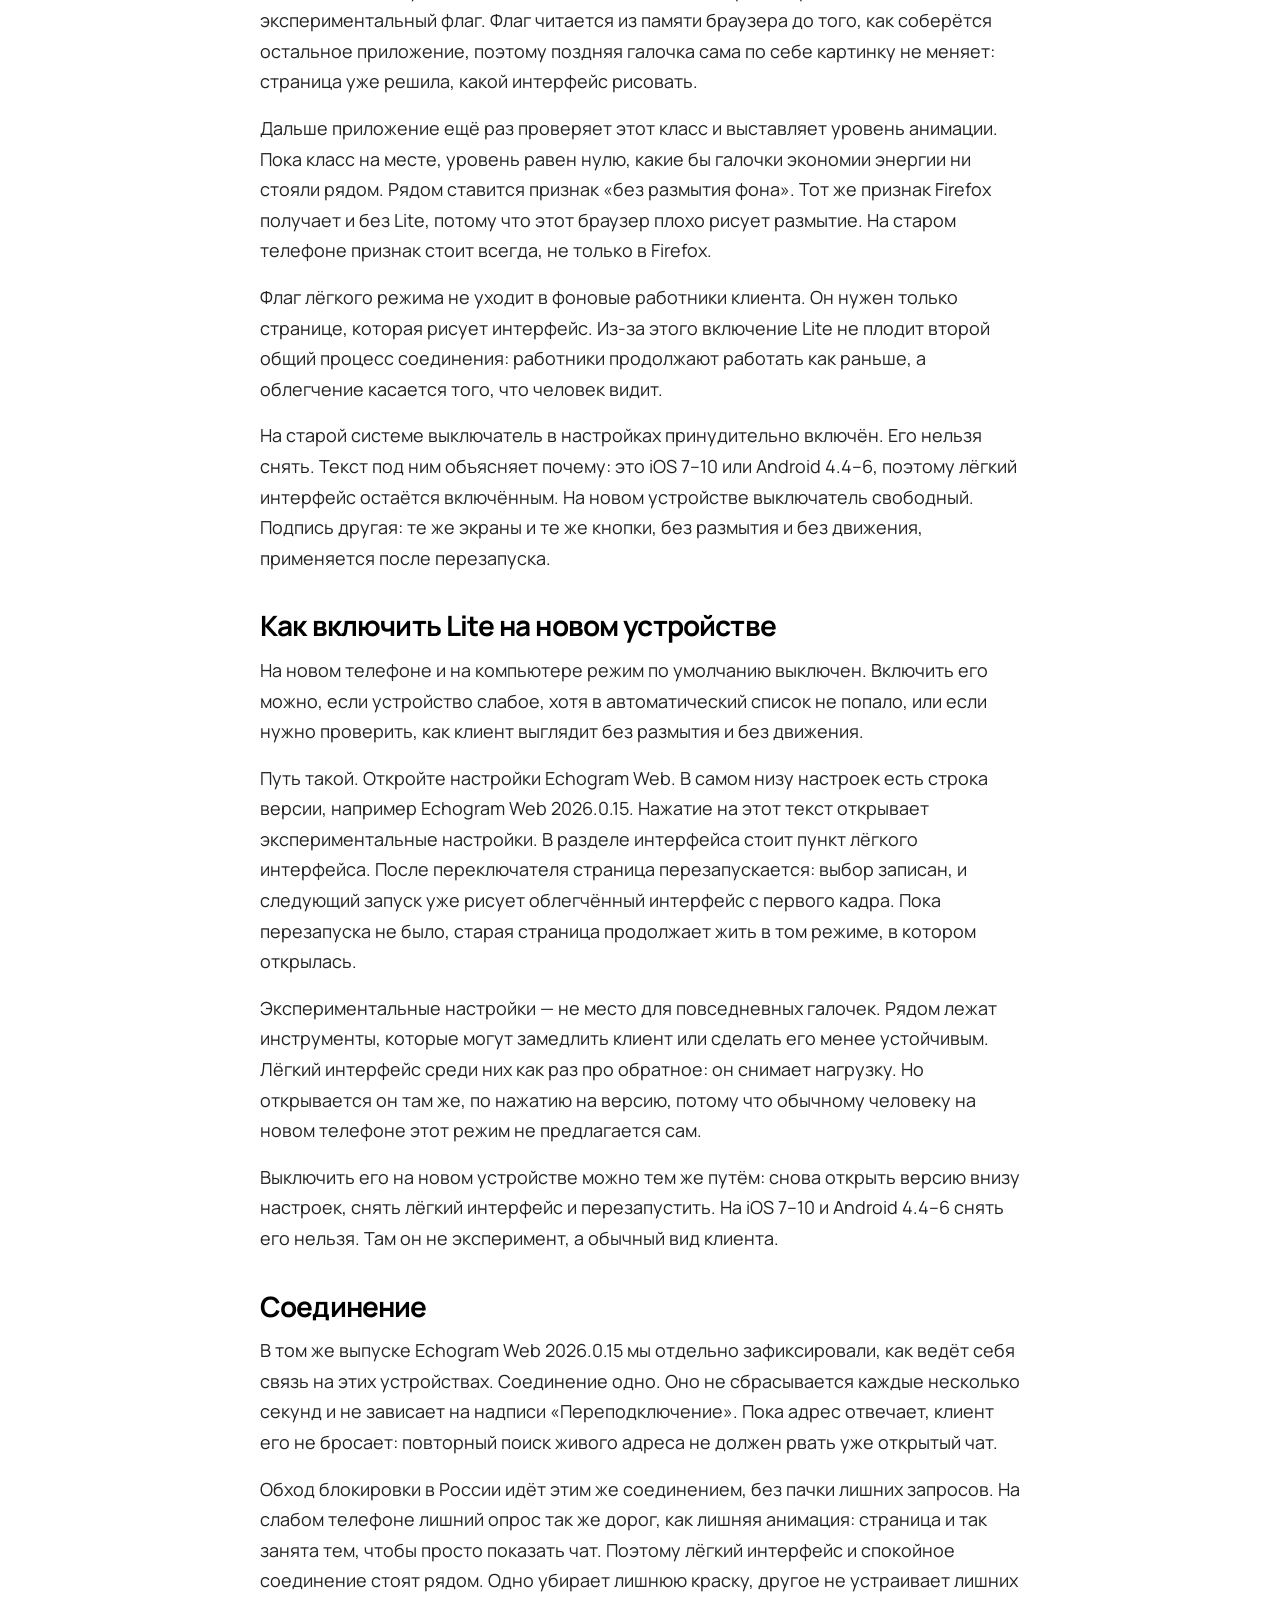
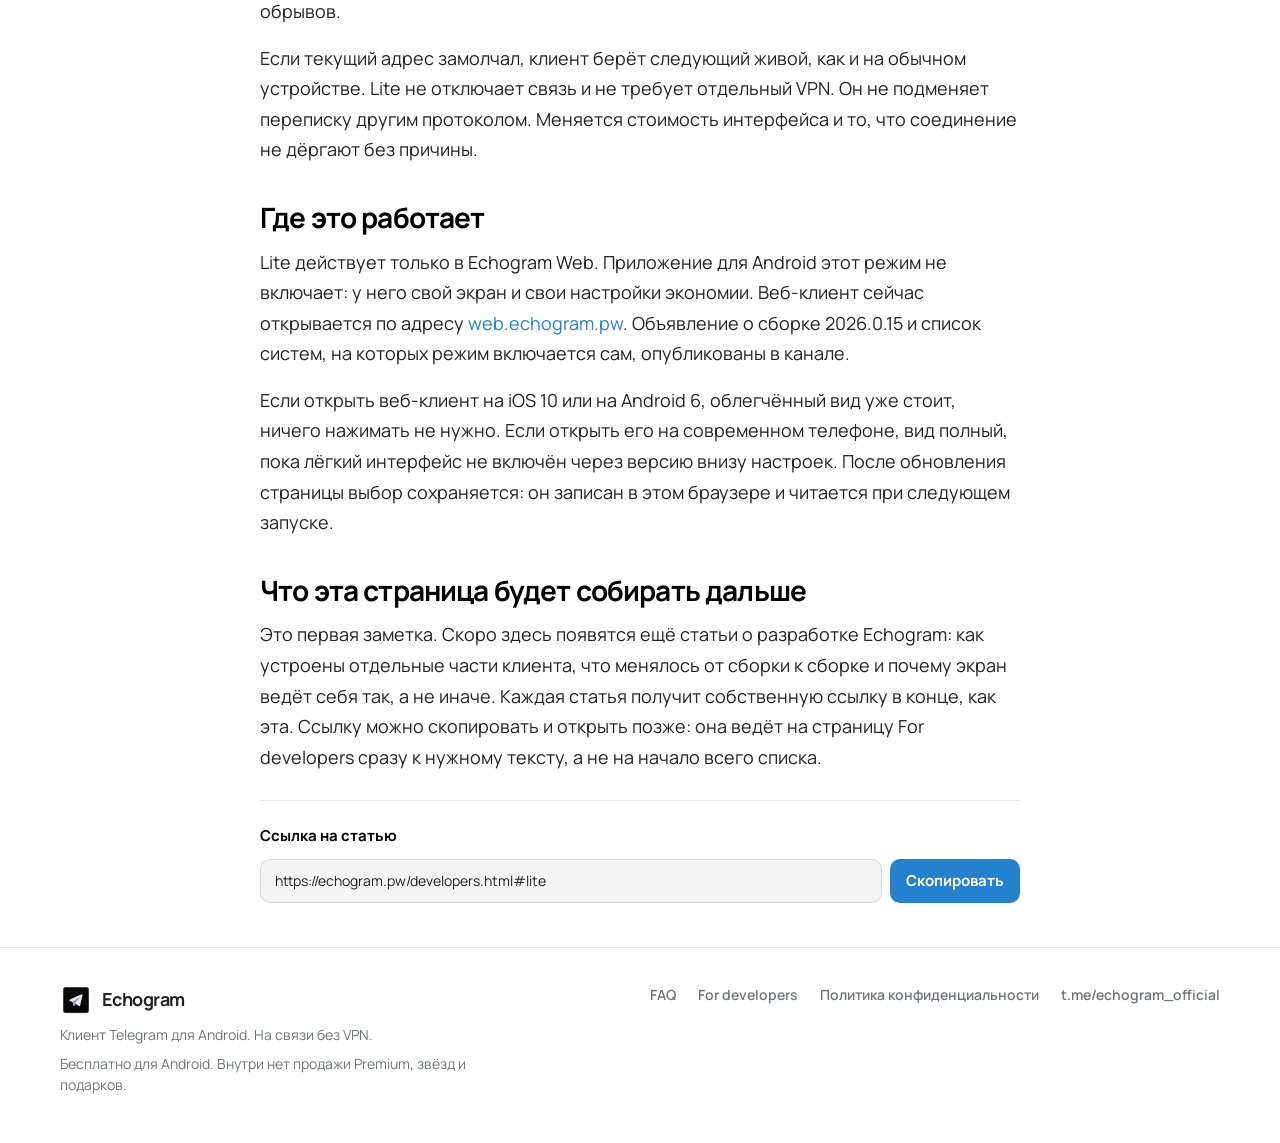
==== commit 5169a2b3: "Point site download to 2026.0.15" ====
--- a/developers.html
+++ b/developers.html
@@ -42,7 +42,7 @@
         <a href="privacy.html">Политика</a>
         <a href="https://t.me/echogram_official">Канал</a>
         <a class="btn btn-ghost btn-sm header-web" href="https://web-echogram.mineholde.pro/">Продолжить в Echogram Web</a>
-        <a class="btn btn-primary btn-sm header-cta" data-latest-apk href="https://github.com/VMRcompany/echogram/releases/download/2026.0.14/Echogram-2026.0.14.apk" download="Echogram-2026.0.14.apk"><span data-apk-label>Скачать 2026.0.14</span></a>
+        <a class="btn btn-primary btn-sm header-cta" data-latest-apk href="https://github.com/VMRcompany/echogram/releases/download/2026.0.15/Echogram-2026.0.15.apk" download="Echogram-2026.0.15.apk"><span data-apk-label>Скачать 2026.0.15</span></a>
       </nav>
     </div>
   </header>
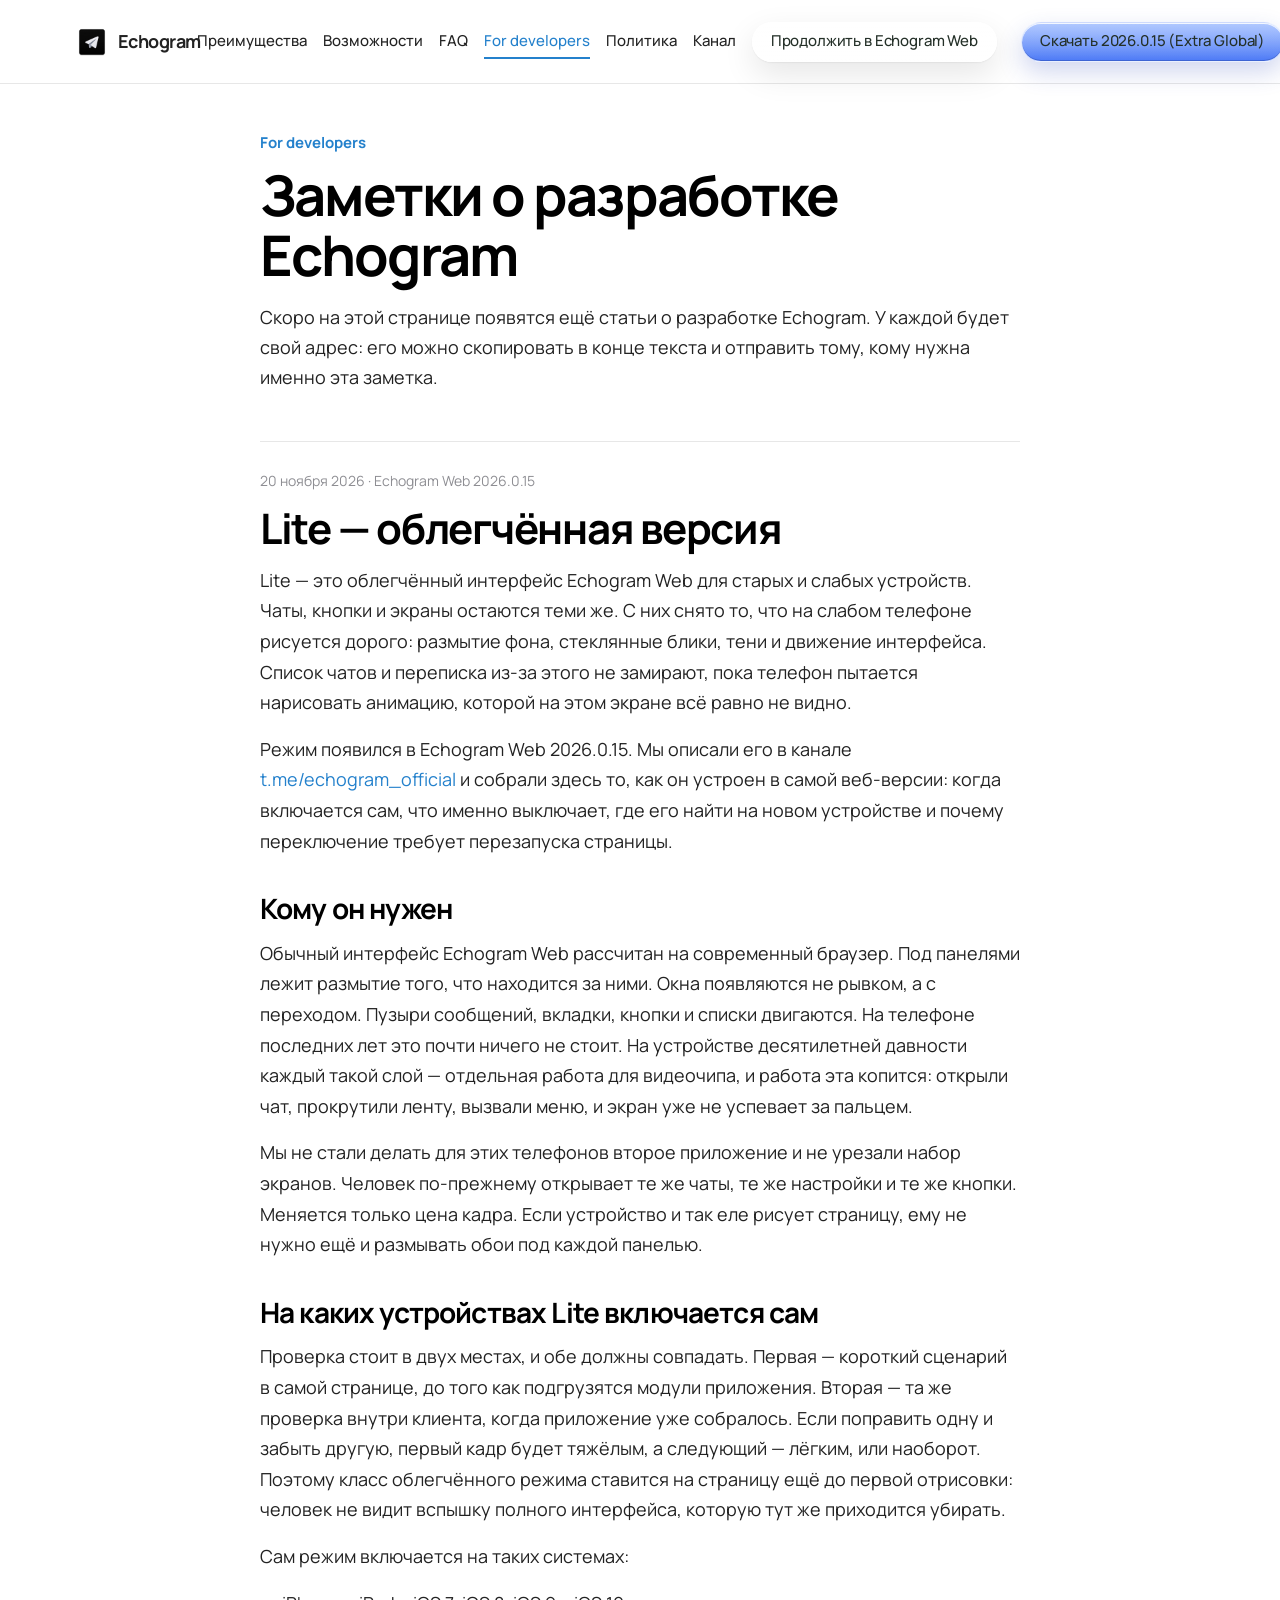
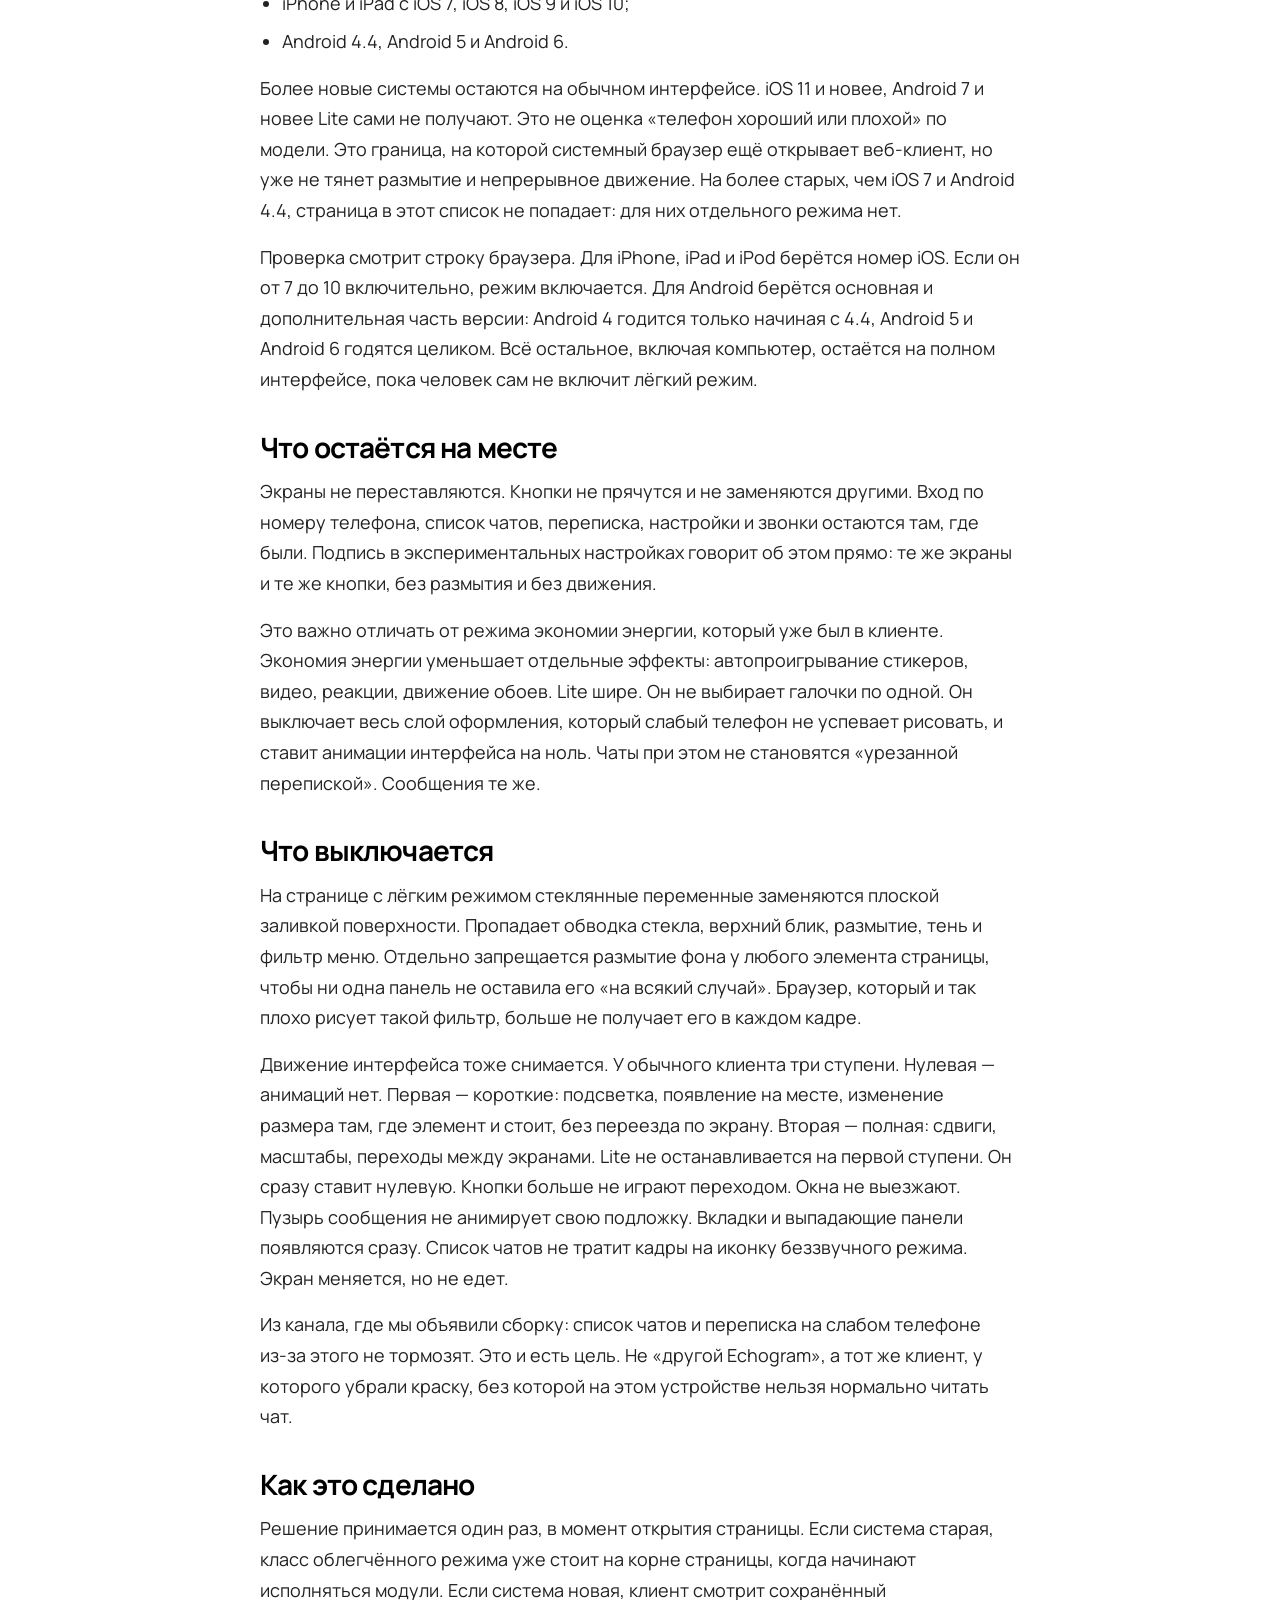
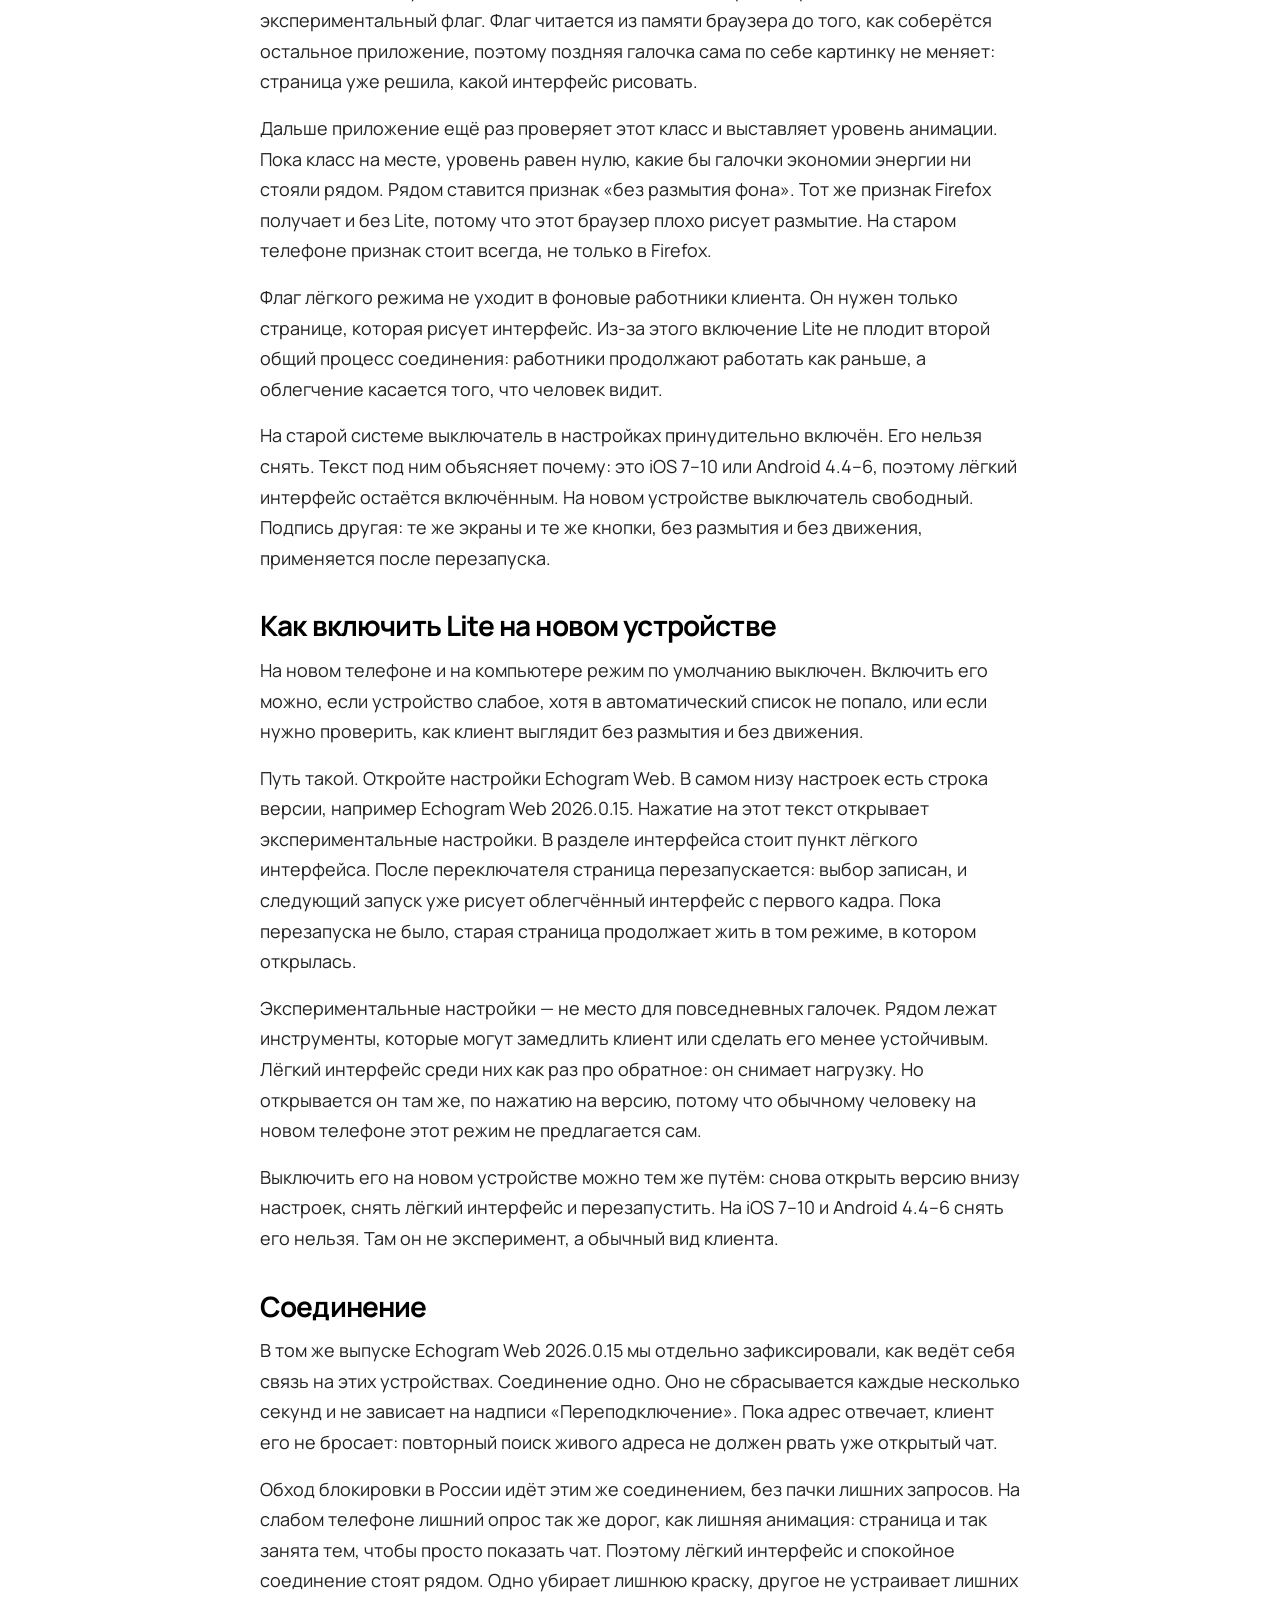
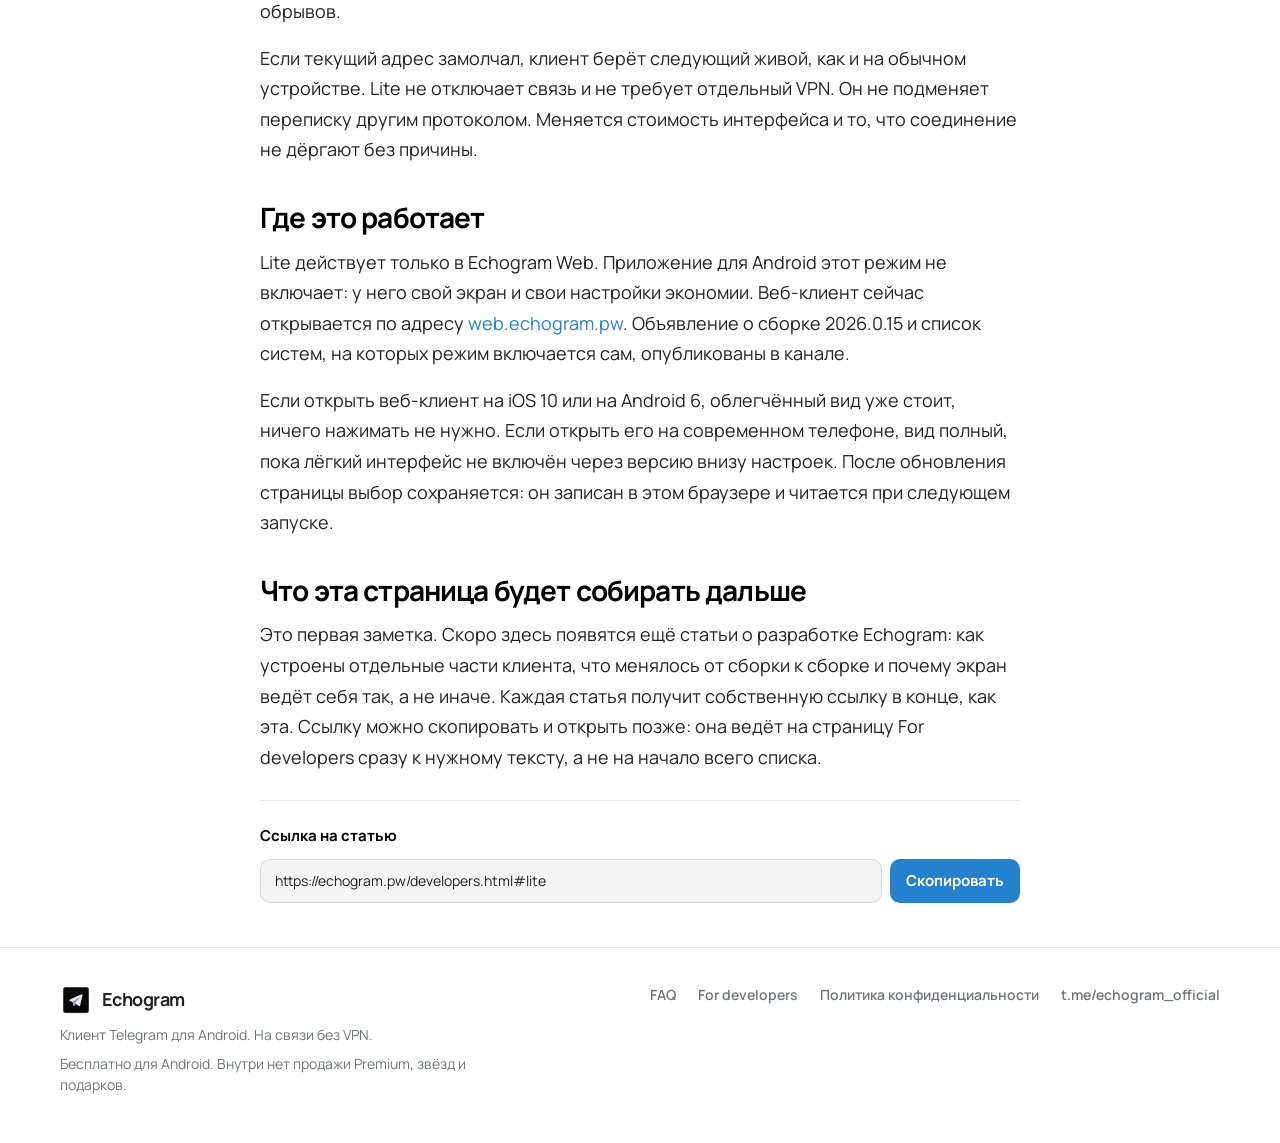
==== commit 4bc96c63: "Show Echogram 2026.0.15 (Extra Global)" ====
--- a/developers.html
+++ b/developers.html
@@ -42,7 +42,7 @@
         <a href="privacy.html">Политика</a>
         <a href="https://t.me/echogram_official">Канал</a>
         <a class="btn btn-ghost btn-sm header-web" href="https://web-echogram.mineholde.pro/">Продолжить в Echogram Web</a>
-        <a class="btn btn-primary btn-sm header-cta" data-latest-apk href="https://github.com/VMRcompany/echogram/releases/download/2026.0.15/Echogram-2026.0.15.apk" download="Echogram-2026.0.15.apk"><span data-apk-label>Скачать 2026.0.15</span></a>
+        <a class="btn btn-primary btn-sm header-cta" data-latest-apk href="https://github.com/VMRcompany/echogram/releases/download/2026.0.15-Extra-Global/Echogram-2026.0.15.Extra.Global.apk" download="Echogram-2026.0.15.Extra.Global.apk"><span data-apk-label>Скачать 2026.0.15 (Extra Global)</span></a>
       </nav>
     </div>
   </header>
